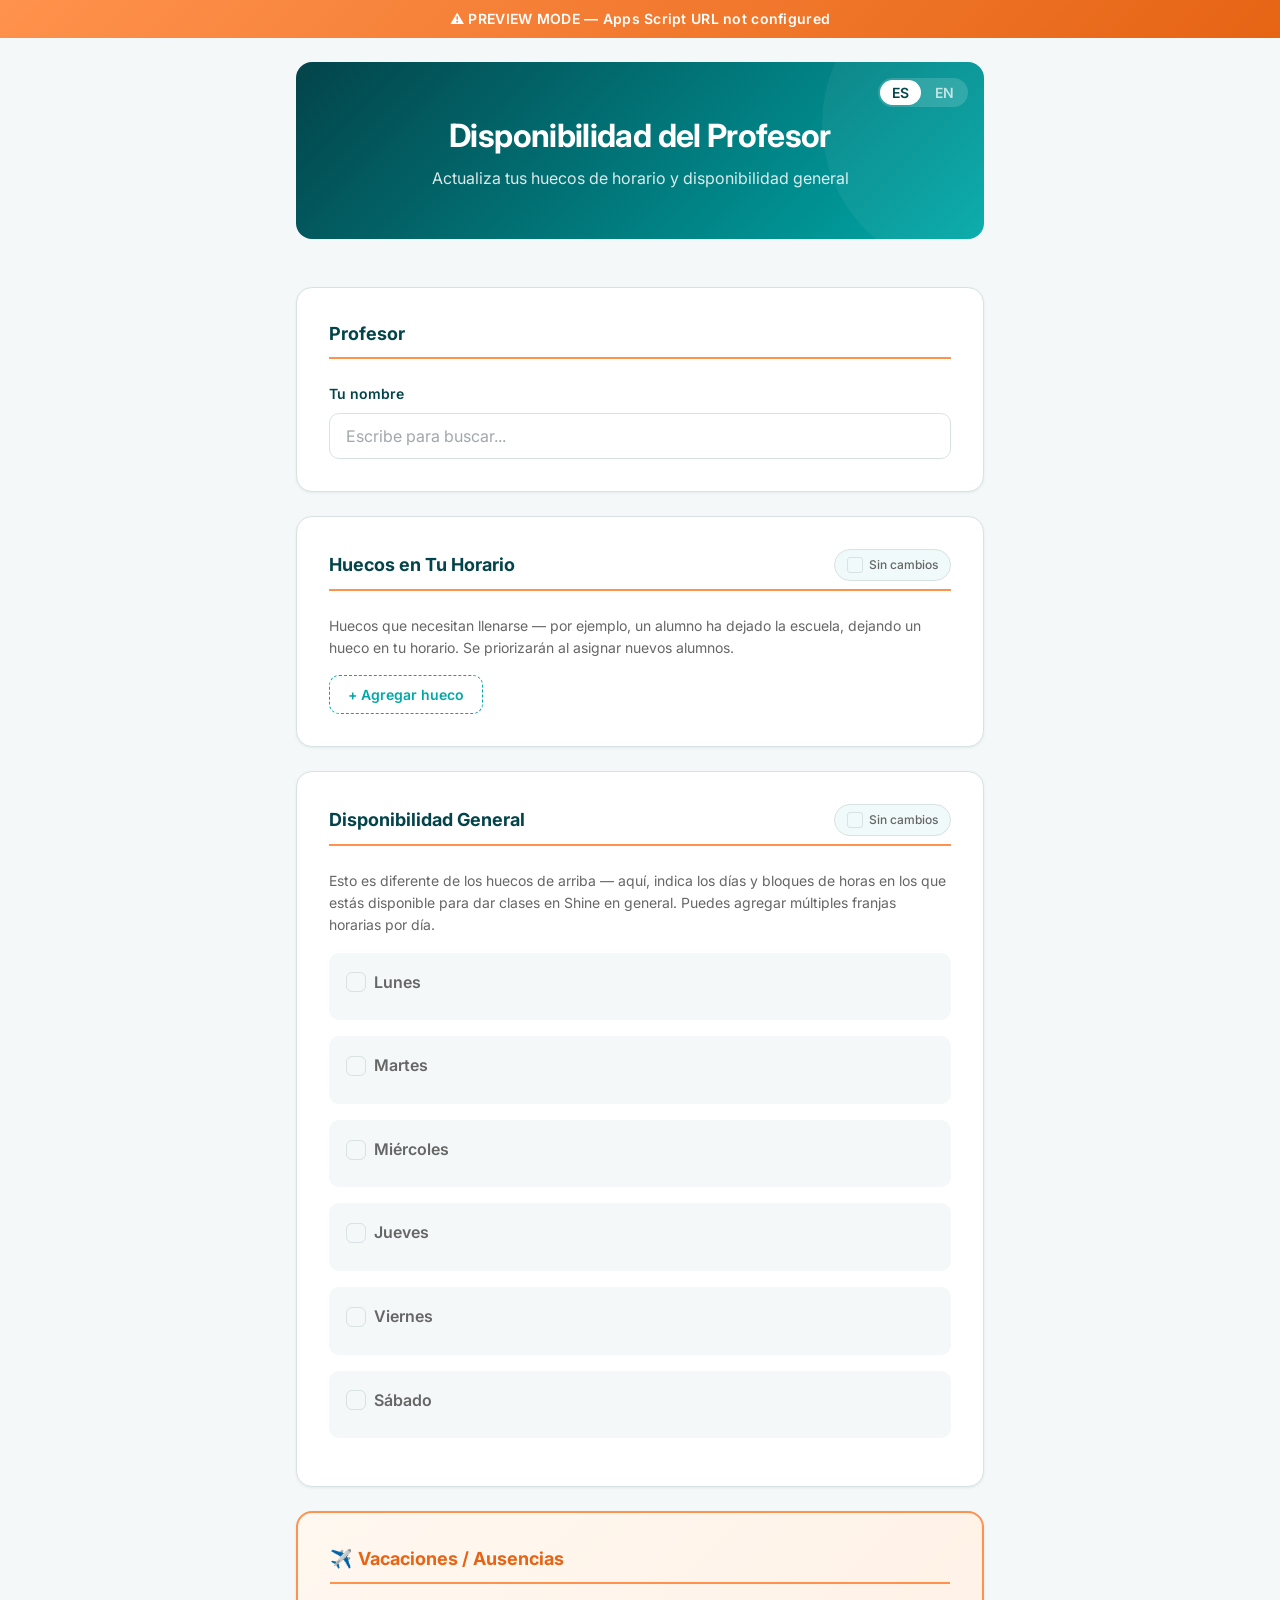
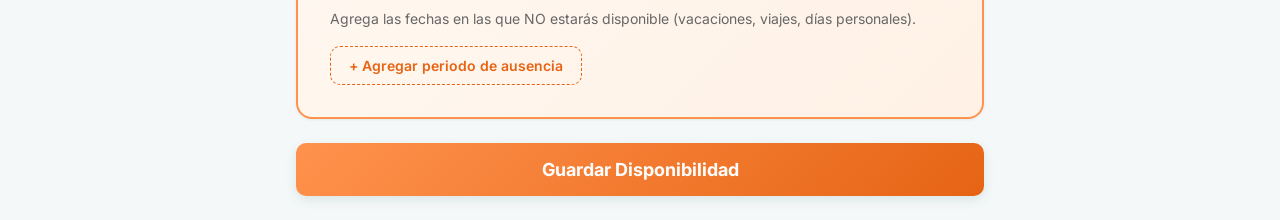
==== index.html @ a389e1e7 "Add teacher availability form" ====
<!DOCTYPE html>
<html lang="es">
<head>
  <meta charset="UTF-8">
  <meta name="viewport" content="width=device-width, initial-scale=1.0">
  <title>Shine — Teacher Availability</title>
  <link rel="preconnect" href="https://fonts.googleapis.com">
  <link rel="preconnect" href="https://fonts.gstatic.com" crossorigin>
  <link href="https://fonts.googleapis.com/css2?family=Inter:wght@400;500;600;700&display=swap" rel="stylesheet">
  <style>
    /* ── Shine Forms Theme Variables (from theme.css) ── */
    :root {
      --shine-dark-teal: #03444A;
      --shine-teal: #00A8A8;
      --shine-mid-teal: #55BFC7;
      --shine-light-teal: #9AD3DA;
      --shine-orange: #FF924D;
      --shine-deep-orange: #E66414;
      --shine-white: #FFFFFF;
      --shine-grey: #CCCCCC;
      --shine-secondary-grey: #666666;
      --shine-green: #66BB6A;
      --shine-green-bg: #E8F5E9;
      --shine-red: #C62828;
      --shine-red-bg: #FFEBEE;
      --sf-bg: #F4F8F8;
      --sf-card: #FFFFFF;
      --sf-border: #D8E2E3;
      --sf-border-focus: var(--shine-teal);
      --tx-primary: var(--shine-dark-teal);
      --tx-secondary: var(--shine-secondary-grey);
      --tx-placeholder: #A0A8AB;
      --tx-inverse: var(--shine-white);
      --tx-error: var(--shine-red);
      --font-family: 'Inter', -apple-system, BlinkMacSystemFont, 'Segoe UI', sans-serif;
      --font-size-xs: 0.75rem;
      --font-size-sm: 0.875rem;
      --font-size-base: 1rem;
      --font-size-lg: 1.125rem;
      --font-size-xl: 1.5rem;
      --font-size-2xl: 2rem;
      --space-xs: 4px;
      --space-sm: 8px;
      --space-md: 16px;
      --space-lg: 24px;
      --space-xl: 32px;
      --space-2xl: 48px;
      --radius-sm: 6px;
      --radius-md: 10px;
      --radius-lg: 16px;
      --radius-pill: 999px;
      --shadow-sm: 0 1px 3px rgba(3, 68, 74, 0.08);
      --shadow-md: 0 4px 12px rgba(3, 68, 74, 0.1);
      --shadow-lg: 0 8px 24px rgba(3, 68, 74, 0.12);
      --transition-fast: 150ms ease;
      --transition-base: 250ms ease;
      --form-max-width: 720px;
    }

    /* ── Reset & Base ── */
    *, *::before, *::after { box-sizing: border-box; margin: 0; padding: 0; }
    html { font-size: 16px; -webkit-text-size-adjust: 100%; }
    body {
      font-family: var(--font-family);
      color: var(--tx-primary);
      background: var(--sf-bg);
      line-height: 1.6;
      -webkit-font-smoothing: antialiased;
    }

    /* ── Form Container ── */
    .sf-form {
      max-width: var(--form-max-width);
      margin: 0 auto;
      padding: var(--space-lg) var(--space-md);
    }

    /* ── Header ── */
    .sf-header {
      text-align: center;
      margin-bottom: var(--space-2xl);
      padding: var(--space-2xl) var(--space-lg);
      background: linear-gradient(135deg, var(--shine-dark-teal) 0%, var(--shine-teal) 100%);
      border-radius: var(--radius-lg);
      color: var(--tx-inverse);
      position: relative;
      overflow: hidden;
    }
    .sf-header::before {
      content: '';
      position: absolute;
      top: -50%;
      right: -20%;
      width: 300px;
      height: 300px;
      background: rgba(255, 255, 255, 0.05);
      border-radius: 50%;
    }
    .sf-header__title {
      font-size: var(--font-size-2xl);
      font-weight: 700;
      margin-bottom: var(--space-xs);
      letter-spacing: -0.02em;
    }
    .sf-header__subtitle {
      font-size: var(--font-size-base);
      opacity: 0.85;
      font-weight: 400;
    }

    /* ── Language Toggle ── */
    .sf-lang-toggle {
      position: absolute;
      top: var(--space-md);
      right: var(--space-md);
      display: flex;
      gap: 2px;
      background: rgba(255, 255, 255, 0.15);
      border-radius: var(--radius-pill);
      padding: 2px;
    }
    .sf-lang-btn {
      border: none;
      background: transparent;
      color: rgba(255, 255, 255, 0.7);
      font-size: var(--font-size-sm);
      font-weight: 600;
      padding: 4px 12px;
      border-radius: var(--radius-pill);
      cursor: pointer;
      transition: all var(--transition-fast);
      font-family: inherit;
    }
    .sf-lang-btn:hover { color: var(--tx-inverse); }
    .sf-lang-btn.active {
      background: var(--tx-inverse);
      color: var(--shine-dark-teal);
    }

    /* ── Sections ── */
    .sf-section {
      background: var(--sf-card);
      border-radius: var(--radius-lg);
      padding: var(--space-xl);
      margin-bottom: var(--space-lg);
      box-shadow: var(--shadow-sm);
      border: 1px solid var(--sf-border);
    }
    .sf-section__title {
      font-size: var(--font-size-lg);
      font-weight: 700;
      color: var(--shine-dark-teal);
      margin-bottom: var(--space-lg);
      padding-bottom: var(--space-sm);
      border-bottom: 2px solid var(--shine-orange);
    }

    /* ── Labels ── */
    .sf-label {
      display: block;
      font-size: var(--font-size-sm);
      font-weight: 600;
      color: var(--tx-primary);
      margin-bottom: var(--space-sm);
    }
    .sf-description {
      font-size: var(--font-size-sm);
      color: var(--tx-secondary);
      margin-bottom: var(--space-md);
    }

    /* ── Inputs ── */
    .sf-input, .sf-select {
      width: 100%;
      padding: 12px 16px;
      font-size: var(--font-size-base);
      font-family: inherit;
      color: var(--tx-primary);
      background: var(--sf-card);
      border: 1.5px solid var(--sf-border);
      border-radius: var(--radius-md);
      transition: border-color var(--transition-fast), box-shadow var(--transition-fast);
      outline: none;
    }
    .sf-input::placeholder { color: var(--tx-placeholder); }
    .sf-input:hover, .sf-select:hover { border-color: var(--shine-mid-teal); }
    .sf-input:focus, .sf-select:focus {
      border-color: var(--shine-teal);
      box-shadow: 0 0 0 3px rgba(0, 168, 168, 0.15);
    }
    .sf-input.error {
      border-color: var(--tx-error);
      box-shadow: 0 0 0 3px rgba(198, 40, 40, 0.1);
    }
    .sf-select {
      cursor: pointer;
      appearance: none;
      background-image: url("data:image/svg+xml,%3Csvg width='12' height='8' viewBox='0 0 12 8' fill='none' xmlns='http://www.w3.org/2000/svg'%3E%3Cpath d='M1 1.5L6 6.5L11 1.5' stroke='%23666' stroke-width='2' stroke-linecap='round' stroke-linejoin='round'/%3E%3C/svg%3E");
      background-repeat: no-repeat;
      background-position: right 16px center;
      padding-right: 40px;
    }

    /* ── Submit Button ── */
    .sf-submit {
      width: 100%;
      padding: 16px 32px;
      font-size: var(--font-size-lg);
      font-weight: 700;
      font-family: inherit;
      color: var(--tx-inverse);
      background: linear-gradient(135deg, var(--shine-orange) 0%, var(--shine-deep-orange) 100%);
      border: none;
      border-radius: var(--radius-md);
      cursor: pointer;
      transition: all var(--transition-fast);
      box-shadow: var(--shadow-md);
    }
    .sf-submit:hover { box-shadow: var(--shadow-lg); transform: translateY(-1px); }
    .sf-submit:active { transform: translateY(0); box-shadow: var(--shadow-sm); }
    .sf-submit:disabled { opacity: 0.6; cursor: not-allowed; transform: none; }

    /* ── Error Messages ── */
    .sf-error {
      font-size: var(--font-size-sm);
      color: var(--tx-error);
      margin-top: var(--space-xs);
    }

    /* ── PIN Gate ── */
    #pin-screen {
      display: flex;
      align-items: center;
      justify-content: center;
      min-height: 100vh;
      padding: var(--space-md);
    }
    .pin-card {
      background: var(--sf-card);
      border-radius: var(--radius-lg);
      padding: var(--space-2xl) var(--space-xl);
      box-shadow: var(--shadow-lg);
      max-width: 400px;
      width: 100%;
      text-align: center;
    }
    .pin-card__icon {
      font-size: 48px;
      margin-bottom: var(--space-md);
    }
    .pin-card__title {
      font-size: var(--font-size-xl);
      font-weight: 700;
      color: var(--shine-dark-teal);
      margin-bottom: var(--space-xs);
    }
    .pin-card__subtitle {
      font-size: var(--font-size-sm);
      color: var(--tx-secondary);
      margin-bottom: var(--space-xl);
    }
    .pin-input {
      width: 100%;
      padding: 16px;
      font-size: var(--font-size-xl);
      font-family: inherit;
      text-align: center;
      letter-spacing: 0.3em;
      color: var(--tx-primary);
      background: var(--sf-card);
      border: 2px solid var(--sf-border);
      border-radius: var(--radius-md);
      outline: none;
      transition: border-color var(--transition-fast), box-shadow var(--transition-fast);
      margin-bottom: var(--space-md);
    }
    .pin-input:focus {
      border-color: var(--shine-teal);
      box-shadow: 0 0 0 3px rgba(0, 168, 168, 0.15);
    }
    .pin-input.error {
      border-color: var(--tx-error);
      box-shadow: 0 0 0 3px rgba(198, 40, 40, 0.1);
    }
    .pin-btn {
      width: 100%;
      padding: 14px;
      font-size: var(--font-size-base);
      font-weight: 700;
      font-family: inherit;
      color: var(--tx-inverse);
      background: linear-gradient(135deg, var(--shine-dark-teal) 0%, var(--shine-teal) 100%);
      border: none;
      border-radius: var(--radius-md);
      cursor: pointer;
      transition: all var(--transition-fast);
      box-shadow: var(--shadow-md);
    }
    .pin-btn:hover { box-shadow: var(--shadow-lg); transform: translateY(-1px); }
    .pin-btn:disabled { opacity: 0.6; cursor: not-allowed; transform: none; }
    .pin-error {
      color: var(--tx-error);
      font-size: var(--font-size-sm);
      margin-top: var(--space-md);
      display: none;
    }
    .pin-lang-toggle {
      margin-top: var(--space-xl);
      display: flex;
      justify-content: center;
    }
    .pin-lang-toggle .sf-lang-toggle {
      position: static;
      background: rgba(0, 168, 168, 0.08);
    }
    .pin-lang-toggle .sf-lang-btn {
      color: var(--tx-secondary);
    }
    .pin-lang-toggle .sf-lang-btn.active {
      background: var(--shine-dark-teal);
      color: var(--tx-inverse);
    }

    @keyframes shake {
      0%, 100% { transform: translateX(0); }
      20%, 60% { transform: translateX(-8px); }
      40%, 80% { transform: translateX(8px); }
    }
    .shake { animation: shake 0.4s ease; }

    /* ── Teacher Combobox ── */
    .combobox-wrap {
      position: relative;
    }
    .combobox-list {
      position: absolute;
      top: 100%;
      left: 0;
      right: 0;
      max-height: 240px;
      overflow-y: auto;
      background: var(--sf-card);
      border: 1.5px solid var(--sf-border);
      border-top: none;
      border-radius: 0 0 var(--radius-md) var(--radius-md);
      box-shadow: var(--shadow-md);
      z-index: 50;
      display: none;
    }
    .combobox-list.open { display: block; }
    .combobox-item {
      padding: 10px 16px;
      cursor: pointer;
      font-size: var(--font-size-base);
      transition: background var(--transition-fast);
    }
    .combobox-item:hover, .combobox-item.highlighted {
      background: rgba(0, 168, 168, 0.08);
    }
    .combobox-item mark {
      background: rgba(0, 168, 168, 0.2);
      color: inherit;
      border-radius: 2px;
      padding: 0 1px;
    }

    /* ── Section Title Row (title + same-as-before inline) ── */
    .sf-section__title-row {
      display: flex;
      align-items: center;
      justify-content: space-between;
      gap: var(--space-md);
      margin-bottom: var(--space-lg);
      padding-bottom: var(--space-sm);
      border-bottom: 2px solid var(--shine-orange);
      flex-wrap: wrap;
    }
    .sf-section__title-row .sf-section__title {
      margin-bottom: 0;
      padding-bottom: 0;
      border-bottom: none;
    }

    /* ── Same-as-before Toggle ── */
    .same-as-before-label {
      display: flex;
      align-items: center;
      gap: 6px;
      padding: 5px 12px;
      background: rgba(0, 168, 168, 0.06);
      border: 1.5px solid var(--sf-border);
      border-radius: var(--radius-pill);
      cursor: pointer;
      font-size: var(--font-size-xs);
      font-weight: 500;
      color: var(--tx-secondary);
      transition: all var(--transition-fast);
      white-space: nowrap;
      flex-shrink: 0;
    }
    .same-as-before-label:hover {
      border-color: var(--shine-teal);
      background: rgba(0, 168, 168, 0.1);
      color: var(--tx-primary);
    }
    .same-as-before-toggle {
      width: 16px;
      height: 16px;
      border: 1.5px solid var(--sf-border);
      border-radius: 3px;
      appearance: none;
      cursor: pointer;
      transition: all var(--transition-fast);
      flex-shrink: 0;
    }
    .same-as-before-toggle:checked {
      background: var(--shine-teal);
      border-color: var(--shine-teal);
      background-image: url("data:image/svg+xml,%3Csvg width='10' height='8' viewBox='0 0 10 8' fill='none' xmlns='http://www.w3.org/2000/svg'%3E%3Cpath d='M1 4L3.5 6.5L9 1' stroke='white' stroke-width='1.5' stroke-linecap='round' stroke-linejoin='round'/%3E%3C/svg%3E");
      background-repeat: no-repeat;
      background-position: center;
    }
    .same-as-before-label:has(.same-as-before-toggle:checked) {
      border-color: var(--shine-teal);
      background: rgba(0, 168, 168, 0.15);
      color: var(--shine-dark-teal);
    }
    .section-collapsed {
      display: none;
    }

    /* ── Day Rows ── */
    .day-row {
      margin-bottom: var(--space-md);
      padding: var(--space-md);
      background: var(--sf-bg);
      border-radius: var(--radius-md);
      border: 1px solid transparent;
      transition: all var(--transition-fast);
    }
    .day-row.active {
      background: var(--sf-card);
      border-color: var(--sf-border);
    }
    .day-header {
      display: flex;
      align-items: center;
      gap: var(--space-sm);
      margin-bottom: var(--space-sm);
    }
    .day-toggle {
      width: 20px;
      height: 20px;
      border: 1.5px solid var(--sf-border);
      border-radius: var(--radius-sm);
      appearance: none;
      cursor: pointer;
      transition: all var(--transition-fast);
      flex-shrink: 0;
    }
    .day-toggle:checked {
      background: var(--shine-teal);
      border-color: var(--shine-teal);
      background-image: url("data:image/svg+xml,%3Csvg width='12' height='10' viewBox='0 0 12 10' fill='none' xmlns='http://www.w3.org/2000/svg'%3E%3Cpath d='M1 5L4.5 8.5L11 1.5' stroke='white' stroke-width='2' stroke-linecap='round' stroke-linejoin='round'/%3E%3C/svg%3E");
      background-repeat: no-repeat;
      background-position: center;
    }
    .day-label {
      font-weight: 600;
      font-size: var(--font-size-base);
      color: var(--tx-primary);
      min-width: 90px;
    }
    .day-row:not(.active) .day-label {
      color: var(--tx-secondary);
    }
    .day-slots {
      display: none;
      padding-left: 28px;
    }
    .day-row.active .day-slots { display: block; }
    .slot-row {
      display: flex;
      align-items: center;
      gap: var(--space-sm);
      margin-bottom: var(--space-sm);
      flex-wrap: wrap;
    }
    .slot-row select {
      padding: 8px 32px 8px 10px;
      font-size: var(--font-size-sm);
      font-family: inherit;
      color: var(--tx-primary);
      background: var(--sf-card);
      border: 1.5px solid var(--sf-border);
      border-radius: var(--radius-sm);
      cursor: pointer;
      outline: none;
      appearance: none;
      background-image: url("data:image/svg+xml,%3Csvg width='10' height='6' viewBox='0 0 10 6' fill='none' xmlns='http://www.w3.org/2000/svg'%3E%3Cpath d='M1 1l4 4 4-4' stroke='%23666' stroke-width='1.5' stroke-linecap='round' stroke-linejoin='round'/%3E%3C/svg%3E");
      background-repeat: no-repeat;
      background-position: right 10px center;
      transition: border-color var(--transition-fast);
      min-width: 100px;
    }
    .slot-row select:focus {
      border-color: var(--shine-teal);
      box-shadow: 0 0 0 2px rgba(0, 168, 168, 0.12);
    }
    .slot-separator {
      font-size: var(--font-size-sm);
      color: var(--tx-secondary);
      font-weight: 500;
    }
    .slot-remove {
      width: 28px;
      height: 28px;
      display: flex;
      align-items: center;
      justify-content: center;
      border: none;
      background: transparent;
      color: var(--shine-red);
      cursor: pointer;
      border-radius: 50%;
      font-size: 18px;
      transition: background var(--transition-fast);
      flex-shrink: 0;
    }
    .slot-remove:hover { background: var(--shine-red-bg); }
    .add-slot-btn {
      border: none;
      background: transparent;
      color: var(--shine-teal);
      font-size: var(--font-size-sm);
      font-weight: 600;
      font-family: inherit;
      cursor: pointer;
      padding: 4px 0;
      transition: color var(--transition-fast);
    }
    .add-slot-btn:hover { color: var(--shine-dark-teal); }

    /* ── Urgent Gaps ── */
    .urgent-entry {
      display: flex;
      align-items: flex-start;
      gap: var(--space-sm);
      margin-bottom: var(--space-md);
      padding: var(--space-md);
      background: var(--sf-bg);
      border-radius: var(--radius-md);
      border: 1px solid var(--sf-border);
      flex-wrap: wrap;
    }
    .urgent-entry select, .urgent-entry input {
      padding: 8px 10px;
      font-size: var(--font-size-sm);
      font-family: inherit;
      color: var(--tx-primary);
      background: var(--sf-card);
      border: 1.5px solid var(--sf-border);
      border-radius: var(--radius-sm);
      outline: none;
      transition: border-color var(--transition-fast);
    }
    .urgent-entry select {
      appearance: none;
      background-image: url("data:image/svg+xml,%3Csvg width='10' height='6' viewBox='0 0 10 6' fill='none' xmlns='http://www.w3.org/2000/svg'%3E%3Cpath d='M1 1l4 4 4-4' stroke='%23666' stroke-width='1.5' stroke-linecap='round' stroke-linejoin='round'/%3E%3C/svg%3E");
      background-repeat: no-repeat;
      background-position: right 10px center;
      padding-right: 28px;
      cursor: pointer;
      min-width: 100px;
    }
    .urgent-entry select:focus, .urgent-entry input:focus {
      border-color: var(--shine-teal);
      box-shadow: 0 0 0 2px rgba(0, 168, 168, 0.12);
    }
    .urgent-note {
      flex: 1;
      min-width: 120px;
    }
    .add-urgent-btn {
      display: inline-flex;
      align-items: center;
      gap: var(--space-xs);
      border: 1.5px dashed var(--shine-teal);
      background: transparent;
      color: var(--shine-teal);
      font-size: var(--font-size-sm);
      font-weight: 600;
      font-family: inherit;
      padding: 10px 18px;
      border-radius: var(--radius-md);
      cursor: pointer;
      transition: all var(--transition-fast);
    }
    .add-urgent-btn:hover {
      background: rgba(0, 168, 168, 0.06);
      border-color: var(--shine-dark-teal);
      color: var(--shine-dark-teal);
    }

    /* ── Holidays Section ── */
    .sf-section.holidays-section {
      background: linear-gradient(135deg, #FFF8F0 0%, #FFF1E6 100%);
      border-color: var(--shine-orange);
      border-width: 2px;
    }
    .sf-section.holidays-section .sf-section__title {
      color: var(--shine-deep-orange);
      border-bottom-color: var(--shine-orange);
    }
    .holidays-icon {
      margin-right: 6px;
    }
    .holiday-entry {
      display: flex;
      align-items: center;
      gap: var(--space-sm);
      margin-bottom: var(--space-md);
      padding: var(--space-md);
      background: var(--sf-card);
      border-radius: var(--radius-md);
      border: 1.5px solid var(--shine-orange);
      flex-wrap: wrap;
    }
    .holiday-entry input[type="date"] {
      padding: 8px 10px;
      font-size: var(--font-size-sm);
      font-family: inherit;
      color: var(--tx-primary);
      background: var(--sf-card);
      border: 1.5px solid var(--sf-border);
      border-radius: var(--radius-sm);
      outline: none;
      cursor: pointer;
      transition: border-color var(--transition-fast);
    }
    .holiday-entry input[type="date"]:focus {
      border-color: var(--shine-orange);
      box-shadow: 0 0 0 2px rgba(255, 146, 77, 0.15);
    }
    .holiday-entry input[type="text"] {
      padding: 8px 10px;
      font-size: var(--font-size-sm);
      font-family: inherit;
      color: var(--tx-primary);
      background: var(--sf-card);
      border: 1.5px solid var(--sf-border);
      border-radius: var(--radius-sm);
      outline: none;
      flex: 1;
      min-width: 120px;
      transition: border-color var(--transition-fast);
    }
    .holiday-entry input[type="text"]:focus {
      border-color: var(--shine-orange);
      box-shadow: 0 0 0 2px rgba(255, 146, 77, 0.15);
    }
    .add-holiday-btn {
      display: inline-flex;
      align-items: center;
      gap: var(--space-xs);
      border: 1.5px dashed var(--shine-deep-orange);
      background: transparent;
      color: var(--shine-deep-orange);
      font-size: var(--font-size-sm);
      font-weight: 600;
      font-family: inherit;
      padding: 10px 18px;
      border-radius: var(--radius-md);
      cursor: pointer;
      transition: all var(--transition-fast);
    }
    .add-holiday-btn:hover {
      background: rgba(255, 146, 77, 0.06);
      border-color: var(--shine-dark-teal);
      color: var(--shine-dark-teal);
    }

    /* ── Preview Banner ── */
    .preview-banner {
      background: linear-gradient(135deg, var(--shine-orange), var(--shine-deep-orange));
      color: white;
      text-align: center;
      padding: 8px var(--space-md);
      font-size: var(--font-size-sm);
      font-weight: 600;
      letter-spacing: 0.02em;
    }

    /* ── Success / Error feedback ── */
    .feedback-card {
      text-align: center;
      padding: var(--space-2xl) var(--space-xl);
      border-radius: var(--radius-lg);
      margin-bottom: var(--space-lg);
    }
    .feedback-card.success {
      background: var(--shine-green-bg);
      border: 1px solid var(--shine-green);
    }
    .feedback-card.error {
      background: var(--shine-red-bg);
      border: 1px solid var(--shine-red);
    }
    .feedback-card__icon { font-size: 48px; margin-bottom: var(--space-md); }
    .feedback-card__title {
      font-size: var(--font-size-xl);
      font-weight: 700;
      margin-bottom: var(--space-xs);
    }
    .feedback-card__text {
      font-size: var(--font-size-sm);
      color: var(--tx-secondary);
      margin-bottom: var(--space-lg);
    }
    .feedback-card .sf-submit {
      max-width: 300px;
      margin: 0 auto;
    }

    /* ── Spinner ── */
    .spinner {
      display: inline-block;
      width: 20px;
      height: 20px;
      border: 3px solid rgba(255,255,255,0.3);
      border-top-color: white;
      border-radius: 50%;
      animation: spin 0.6s linear infinite;
      vertical-align: middle;
      margin-right: 8px;
    }
    @keyframes spin { to { transform: rotate(360deg); } }

    /* ── Hidden utility ── */
    .hidden { display: none !important; }

    /* ── Responsive ── */
    @media (max-width: 600px) {
      .sf-form { padding: var(--space-md) var(--space-sm); }
      .sf-header {
        padding: var(--space-xl) var(--space-md);
        border-radius: var(--radius-md);
      }
      .sf-header__title { font-size: var(--font-size-xl); }
      .sf-section {
        padding: var(--space-lg) var(--space-md);
        border-radius: var(--radius-md);
      }
      .slot-row { flex-wrap: wrap; }
      .day-label { min-width: 70px; font-size: var(--font-size-sm); }
      .day-slots { padding-left: 0; }
      .urgent-entry { flex-direction: column; }
      .urgent-entry select, .urgent-entry input { width: 100%; }
      .holiday-entry { flex-wrap: wrap; }
      .holiday-entry input[type="date"] { flex: 1; min-width: 130px; }
      .holiday-entry input[type="text"] { width: 100%; }
    }
  </style>
</head>
<body>

<!-- ════════════════════════════════════════════════════════════════════════ -->
<!-- PIN SCREEN                                                             -->
<!-- ════════════════════════════════════════════════════════════════════════ -->
<div id="pin-screen">
  <div class="pin-card">
    <div class="pin-card__icon">&#127925;</div>
    <div class="pin-card__title" data-en="Teacher Availability" data-es="Disponibilidad del Profesor">Disponibilidad del Profesor</div>
    <div class="pin-card__subtitle" data-en="Enter the access PIN to continue" data-es="Ingresa el PIN de acceso para continuar">Ingresa el PIN de acceso para continuar</div>
    <input type="password" inputmode="numeric" class="pin-input" id="pin-input" maxlength="10" placeholder="PIN" autocomplete="off">
    <button class="pin-btn" id="pin-btn" data-en="Enter" data-es="Entrar">Entrar</button>
    <div class="pin-error" id="pin-error" data-en="Incorrect PIN. Please try again." data-es="PIN incorrecto. Intenta de nuevo.">PIN incorrecto. Intenta de nuevo.</div>
    <div class="pin-lang-toggle">
      <div class="sf-lang-toggle">
        <button class="sf-lang-btn" data-lang="es" onclick="switchLanguage('es')">ES</button>
        <button class="sf-lang-btn" data-lang="en" onclick="switchLanguage('en')">EN</button>
      </div>
    </div>
  </div>
</div>

<!-- ════════════════════════════════════════════════════════════════════════ -->
<!-- MAIN FORM (hidden until PIN is verified)                               -->
<!-- ════════════════════════════════════════════════════════════════════════ -->
<div id="form-screen" class="hidden">
  <div class="sf-form">

    <!-- Header -->
    <div class="sf-header">
      <div class="sf-lang-toggle">
        <button class="sf-lang-btn" data-lang="es" onclick="switchLanguage('es')">ES</button>
        <button class="sf-lang-btn" data-lang="en" onclick="switchLanguage('en')">EN</button>
      </div>
      <div class="sf-header__title" data-en="Teacher Availability" data-es="Disponibilidad del Profesor">Disponibilidad del Profesor</div>
      <div class="sf-header__subtitle" data-en="Update your schedule gaps and general availability" data-es="Actualiza tus huecos de horario y disponibilidad general">Actualiza tus huecos de horario y disponibilidad general</div>
    </div>

    <!-- Section 1: Teacher -->
    <div class="sf-section">
      <div class="sf-section__title" data-en="Teacher" data-es="Profesor">Profesor</div>
      <label class="sf-label" data-en="Your name" data-es="Tu nombre">Tu nombre</label>
      <div class="combobox-wrap">
        <input type="text" class="sf-input" id="teacher-input" autocomplete="off"
               data-placeholder-en="Start typing to search..."
               data-placeholder-es="Escribe para buscar...">
        <div class="combobox-list" id="teacher-list"></div>
      </div>
      <div class="sf-error hidden" id="teacher-error" data-en="Please select a teacher" data-es="Por favor selecciona un profesor">Por favor selecciona un profesor</div>
    </div>

    <!-- Section 2: Gaps in Schedule -->
    <div class="sf-section">
      <div class="sf-section__title-row">
        <div class="sf-section__title" data-en="Gaps in Your Schedule" data-es="Huecos en Tu Horario">Huecos en Tu Horario</div>
        <label class="same-as-before-label">
          <input type="checkbox" class="same-as-before-toggle" id="gaps-same-toggle" onchange="toggleSameAsBefore('gaps')">
          <span data-en="No changes" data-es="Sin cambios">Sin cambios</span>
        </label>
      </div>
      <div class="sf-description" data-en="Time slots that need filling &mdash; for example, a student has left the school, leaving a gap in your schedule. These will be prioritized when matching new students." data-es="Huecos que necesitan llenarse &mdash; por ejemplo, un alumno ha dejado la escuela, dejando un hueco en tu horario. Se priorizar&aacute;n al asignar nuevos alumnos.">Huecos que necesitan llenarse &mdash; por ejemplo, un alumno ha dejado la escuela, dejando un hueco en tu horario. Se priorizar&aacute;n al asignar nuevos alumnos.</div>
      <div id="gaps-content">
        <div id="urgent-entries"></div>
        <button type="button" class="add-urgent-btn" id="add-urgent-btn" data-en="+ Add gap" data-es="+ Agregar hueco" onclick="addUrgentEntry()">+ Agregar hueco</button>
      </div>
    </div>

    <!-- Section 3: General Availability -->
    <div class="sf-section">
      <div class="sf-section__title-row">
        <div class="sf-section__title" data-en="General Availability" data-es="Disponibilidad General">Disponibilidad General</div>
        <label class="same-as-before-label">
          <input type="checkbox" class="same-as-before-toggle" id="general-same-toggle" onchange="toggleSameAsBefore('general')">
          <span data-en="No changes" data-es="Sin cambios">Sin cambios</span>
        </label>
      </div>
      <div class="sf-description" data-en="This is different from gaps above &mdash; here, set the days and time blocks when you're generally available to teach at Shine. You can add multiple time slots per day." data-es="Esto es diferente de los huecos de arriba &mdash; aqu&iacute;, indica los d&iacute;as y bloques de horas en los que est&aacute;s disponible para dar clases en Shine en general. Puedes agregar m&uacute;ltiples franjas horarias por d&iacute;a.">Esto es diferente de los huecos de arriba &mdash; aqu&iacute;, indica los d&iacute;as y bloques de horas en los que est&aacute;s disponible para dar clases en Shine en general. Puedes agregar m&uacute;ltiples franjas horarias por d&iacute;a.</div>
      <div id="general-content">
        <div id="general-days"></div>
      </div>
    </div>

    <!-- Section 4: Holidays / Vacaciones -->
    <div class="sf-section holidays-section">
      <div class="sf-section__title">
        <span class="holidays-icon">&#9992;&#65039;</span><span data-en="Holidays / Time Off" data-es="Vacaciones / Ausencias">Vacaciones / Ausencias</span>
      </div>
      <div class="sf-description" data-en="Add any upcoming dates you will NOT be available (holidays, travel, personal days)." data-es="Agrega las fechas en las que NO estar&aacute;s disponible (vacaciones, viajes, d&iacute;as personales).">Agrega las fechas en las que NO estar&aacute;s disponible (vacaciones, viajes, d&iacute;as personales).</div>
      <div id="holiday-entries"></div>
      <button type="button" class="add-holiday-btn" id="add-holiday-btn" data-en="+ Add holiday period" data-es="+ Agregar periodo de ausencia" onclick="addHolidayEntry()">+ Agregar periodo de ausencia</button>
    </div>

    <!-- Submit -->
    <button class="sf-submit" id="submit-btn" onclick="submitForm()">
      <span data-en="Save Availability" data-es="Guardar Disponibilidad">Guardar Disponibilidad</span>
    </button>

  </div>
</div>

<!-- ════════════════════════════════════════════════════════════════════════ -->
<!-- FEEDBACK SCREEN (shown after submit)                                   -->
<!-- ════════════════════════════════════════════════════════════════════════ -->
<div id="feedback-screen" class="hidden">
  <div class="sf-form">
    <div class="feedback-card" id="feedback-card">
      <div class="feedback-card__icon" id="feedback-icon"></div>
      <div class="feedback-card__title" id="feedback-title"></div>
      <div class="feedback-card__text" id="feedback-text"></div>
      <button class="sf-submit" id="feedback-btn" onclick="resetForm()"></button>
    </div>
  </div>
</div>

<script>
// ══════════════════════════════════════════════════════════════════════════
// CONFIGURATION
// ══════════════════════════════════════════════════════════════════════════

// Replace this URL with your Google Apps Script deployment URL
const APPS_SCRIPT_URL = "YOUR_APPS_SCRIPT_URL_HERE";

// Preview mode: auto-detected when URL is not configured
const IS_PREVIEW = APPS_SCRIPT_URL === "YOUR_APPS_SCRIPT_URL_HERE";

// Demo teacher list for preview mode
const DEMO_TEACHERS = [
  "Alexandra Aykaeva", "Alexis Ortega", "Andrea Neuenschwander",
  "Antonio Parraguez", "Ariel Casagrande", "Branislav Grbic",
  "Carla Lalomia", "Cesar Munera", "Damian Lois", "Dani Pucha",
  "Denisse Iturra", "Diego Caicedo", "Diego Quezada", "Dusan Jevtovic",
  "Emilio Palma Vucetich", "Felipe Garcia Chacon", "Gabriela Grabowski",
  "Gabriele Cortinovis", "Gian Carlo Scevola", "Ignacio Flores",
  "Isidora Tealdo", "Johannes North", "Jordi Carrera", "Jose Maria Moure",
  "Juan Carlos Buchan", "Kadija Teles", "Katarina Rudivic",
  "Lidia Garc\u00eda Bascompta", "Lucrecia Carrizo", "Luis Cant\u00fa",
  "Majo Vidal", "Manuela Squella", "Marcos Perez Rivero", "Mario Preciado",
  "Matias Mu\u00f1oz", "Milos Sajin", "Natalia De La Fuente",
  "Nikos Sachpazis", "Noelia Fern\u00e1ndez Garc\u00eda",
  "Oscar Augusto Dur\u00e1n Guti\u00e9rrez", "Sam Russell", "Sebastian Pan",
  "Tijana Taya", "Yoli Campos"
];

// ══════════════════════════════════════════════════════════════════════════
// STATE
// ══════════════════════════════════════════════════════════════════════════

let currentLang = "es";
let teachers = [];
let selectedTeacher = "";
let pin = "";

// Day keys and bilingual labels
const DAYS = [
  { key: "mon", en: "Monday",    es: "Lunes" },
  { key: "tue", en: "Tuesday",   es: "Martes" },
  { key: "wed", en: "Wednesday", es: "Mi\u00e9rcoles" },
  { key: "thu", en: "Thursday",  es: "Jueves" },
  { key: "fri", en: "Friday",    es: "Viernes" },
  { key: "sat", en: "Saturday",  es: "S\u00e1bado" },
];

// Generate time options (8:00 → 22:00 in 15-min steps)
function timeOptions() {
  const opts = [];
  for (let h = 8; h <= 22; h++) {
    for (let m = 0; m < 60; m += 15) {
      if (h === 22 && m > 0) break;
      opts.push(String(h).padStart(2, "0") + ":" + String(m).padStart(2, "0"));
    }
  }
  return opts;
}
const TIMES = timeOptions();

// ══════════════════════════════════════════════════════════════════════════
// LANGUAGE
// ══════════════════════════════════════════════════════════════════════════

function switchLanguage(lang) {
  currentLang = lang;
  localStorage.setItem("shine-avail-lang", lang);

  // Update all data-en / data-es elements
  document.querySelectorAll("[data-en]").forEach(el => {
    const text = el.getAttribute("data-" + lang);
    if (text !== null) el.innerHTML = text;
  });

  // Update placeholder attributes
  document.querySelectorAll("[data-placeholder-en]").forEach(el => {
    const ph = el.getAttribute("data-placeholder-" + lang);
    if (ph) el.placeholder = ph;
  });

  // Update day labels in general availability
  document.querySelectorAll(".day-label").forEach(el => {
    const key = el.dataset.dayKey;
    const day = DAYS.find(d => d.key === key);
    if (day) el.textContent = day[lang];
  });

  // Update day dropdowns in urgent entries
  document.querySelectorAll(".urgent-day-select").forEach(sel => {
    Array.from(sel.options).forEach((opt, i) => {
      if (i === 0) {
        opt.textContent = lang === "en" ? "Day..." : "D\u00eda...";
      } else {
        const day = DAYS.find(d => d.key === opt.value);
        if (day) opt.textContent = day[lang];
      }
    });
  });

  // Update lang toggle buttons
  document.querySelectorAll(".sf-lang-btn").forEach(btn => {
    btn.classList.toggle("active", btn.dataset.lang === lang);
  });

  // Update document lang
  document.documentElement.lang = lang;
}

// ══════════════════════════════════════════════════════════════════════════
// PIN
// ══════════════════════════════════════════════════════════════════════════

async function verifyPin() {
  const input = document.getElementById("pin-input");
  const btn = document.getElementById("pin-btn");
  const error = document.getElementById("pin-error");
  const val = input.value.trim();

  if (!val) {
    input.classList.add("error");
    return;
  }

  btn.disabled = true;
  btn.innerHTML = '<span class="spinner"></span>';
  error.style.display = "none";
  input.classList.remove("error");

  try {
    const resp = await fetch(APPS_SCRIPT_URL + "?action=teachers&pin=" + encodeURIComponent(val));
    const data = await resp.json();

    if (data.error) {
      input.classList.add("error", "shake");
      error.style.display = "block";
      setTimeout(() => input.classList.remove("shake"), 400);
    } else {
      pin = val;
      sessionStorage.setItem("shine-avail-pin", pin);
      teachers = data.teachers || [];
      showForm();
    }
  } catch (e) {
    // Network error — allow offline development / fallback
    error.style.display = "block";
    error.textContent = currentLang === "en"
      ? "Connection error. Check your internet."
      : "Error de conexi\u00f3n. Verifica tu internet.";
  }

  btn.disabled = false;
  btn.innerHTML = currentLang === "en" ? "Enter" : "Entrar";
}

document.getElementById("pin-btn").addEventListener("click", verifyPin);
document.getElementById("pin-input").addEventListener("keydown", e => {
  if (e.key === "Enter") verifyPin();
});

// ══════════════════════════════════════════════════════════════════════════
// TEACHER COMBOBOX
// ══════════════════════════════════════════════════════════════════════════

function initCombobox() {
  const input = document.getElementById("teacher-input");
  const list = document.getElementById("teacher-list");
  let highlightIdx = -1;

  function renderList(filter) {
    const q = (filter || "").toLowerCase();
    const matches = q
      ? teachers.filter(t => t.toLowerCase().includes(q))
      : teachers;

    list.innerHTML = "";
    highlightIdx = -1;

    if (matches.length === 0) {
      list.classList.remove("open");
      return;
    }

    matches.forEach((name, i) => {
      const div = document.createElement("div");
      div.className = "combobox-item";
      // Highlight matching text
      if (q) {
        const idx = name.toLowerCase().indexOf(q);
        div.innerHTML = name.substring(0, idx)
          + "<mark>" + name.substring(idx, idx + q.length) + "</mark>"
          + name.substring(idx + q.length);
      } else {
        div.textContent = name;
      }
      div.addEventListener("mousedown", e => {
        e.preventDefault();
        selectTeacher(name);
      });
      list.appendChild(div);
    });

    list.classList.add("open");
  }

  function selectTeacher(name) {
    input.value = name;
    selectedTeacher = name;
    list.classList.remove("open");
    document.getElementById("teacher-error").classList.add("hidden");
  }

  function navigate(dir) {
    const items = list.querySelectorAll(".combobox-item");
    if (!items.length) return;
    items.forEach(it => it.classList.remove("highlighted"));
    highlightIdx = Math.max(0, Math.min(items.length - 1, highlightIdx + dir));
    items[highlightIdx].classList.add("highlighted");
    items[highlightIdx].scrollIntoView({ block: "nearest" });
  }

  input.addEventListener("input", () => {
    selectedTeacher = "";
    renderList(input.value);
  });

  input.addEventListener("focus", () => {
    if (!list.classList.contains("open")) renderList(input.value);
  });

  input.addEventListener("blur", () => {
    setTimeout(() => list.classList.remove("open"), 150);
  });

  input.addEventListener("keydown", e => {
    if (e.key === "ArrowDown") { e.preventDefault(); navigate(1); }
    else if (e.key === "ArrowUp") { e.preventDefault(); navigate(-1); }
    else if (e.key === "Enter") {
      e.preventDefault();
      const items = list.querySelectorAll(".combobox-item");
      if (highlightIdx >= 0 && items[highlightIdx]) {
        selectTeacher(items[highlightIdx].textContent);
      } else if (items.length === 1) {
        selectTeacher(items[0].textContent);
      }
    }
    else if (e.key === "Escape") { list.classList.remove("open"); }
  });

  // Set placeholder
  input.placeholder = currentLang === "en" ? "Start typing to search..." : "Escribe para buscar...";
}

// ══════════════════════════════════════════════════════════════════════════
// SAME-AS-BEFORE TOGGLE
// ══════════════════════════════════════════════════════════════════════════

function toggleSameAsBefore(section) {
  if (section === "gaps") {
    const checked = document.getElementById("gaps-same-toggle").checked;
    const content = document.getElementById("gaps-content");
    content.classList.toggle("section-collapsed", checked);
  } else if (section === "general") {
    const checked = document.getElementById("general-same-toggle").checked;
    const content = document.getElementById("general-content");
    content.classList.toggle("section-collapsed", checked);
  }
}

// ══════════════════════════════════════════════════════════════════════════
// GENERAL AVAILABILITY
// ══════════════════════════════════════════════════════════════════════════

function buildTimeSelect(selectedValue) {
  const sel = document.createElement("select");
  const placeholder = document.createElement("option");
  placeholder.value = "";
  placeholder.textContent = "--:--";
  sel.appendChild(placeholder);
  TIMES.forEach(t => {
    const opt = document.createElement("option");
    opt.value = t;
    opt.textContent = t;
    if (t === selectedValue) opt.selected = true;
    sel.appendChild(opt);
  });
  return sel;
}

function addSlotRow(container, dayKey) {
  const row = document.createElement("div");
  row.className = "slot-row";
  row.dataset.dayKey = dayKey;

  const startSel = buildTimeSelect("");
  const sep = document.createElement("span");
  sep.className = "slot-separator";
  sep.textContent = "\u2013"; // en-dash
  const endSel = buildTimeSelect("");

  const removeBtn = document.createElement("button");
  removeBtn.type = "button";
  removeBtn.className = "slot-remove";
  removeBtn.innerHTML = "&times;";
  removeBtn.title = currentLang === "en" ? "Remove" : "Eliminar";
  removeBtn.addEventListener("click", () => {
    row.remove();
    // If no slots left, add one empty one back
    const remaining = container.querySelectorAll(".slot-row");
    if (remaining.length === 0) addSlotRow(container, dayKey);
  });

  row.appendChild(startSel);
  row.appendChild(sep);
  row.appendChild(endSel);
  row.appendChild(removeBtn);
  container.appendChild(row);
}

function buildDayRows() {
  const wrap = document.getElementById("general-days");
  wrap.innerHTML = "";

  DAYS.forEach(day => {
    const row = document.createElement("div");
    row.className = "day-row";
    row.id = "day-" + day.key;

    const header = document.createElement("div");
    header.className = "day-header";

    const toggle = document.createElement("input");
    toggle.type = "checkbox";
    toggle.className = "day-toggle";
    toggle.id = "toggle-" + day.key;
    toggle.addEventListener("change", () => {
      row.classList.toggle("active", toggle.checked);
    });

    const label = document.createElement("label");
    label.className = "day-label";
    label.dataset.dayKey = day.key;
    label.textContent = day[currentLang];
    label.htmlFor = "toggle-" + day.key;
    label.style.cursor = "pointer";

    header.appendChild(toggle);
    header.appendChild(label);

    const slotsWrap = document.createElement("div");
    slotsWrap.className = "day-slots";
    slotsWrap.id = "slots-" + day.key;

    // One empty slot by default
    addSlotRow(slotsWrap, day.key);

    const addBtn = document.createElement("button");
    addBtn.type = "button";
    addBtn.className = "add-slot-btn";
    addBtn.textContent = currentLang === "en" ? "+ Add time slot" : "+ Agregar franja";
    addBtn.dataset.en = "+ Add time slot";
    addBtn.dataset.es = "+ Agregar franja";
    addBtn.addEventListener("click", () => addSlotRow(slotsWrap, day.key));

    slotsWrap.appendChild(addBtn);

    row.appendChild(header);
    row.appendChild(slotsWrap);
    wrap.appendChild(row);
  });
}

// ══════════════════════════════════════════════════════════════════════════
// URGENT GAPS
// ══════════════════════════════════════════════════════════════════════════

function addUrgentEntry() {
  const wrap = document.getElementById("urgent-entries");
  const entry = document.createElement("div");
  entry.className = "urgent-entry";

  // Day dropdown
  const daySel = document.createElement("select");
  daySel.className = "urgent-day-select";
  const phOpt = document.createElement("option");
  phOpt.value = "";
  phOpt.textContent = currentLang === "en" ? "Day..." : "D\u00eda...";
  daySel.appendChild(phOpt);
  DAYS.forEach(d => {
    const opt = document.createElement("option");
    opt.value = d.key;
    opt.textContent = d[currentLang];
    daySel.appendChild(opt);
  });

  // Start time
  const startSel = buildTimeSelect("");
  const sep = document.createElement("span");
  sep.className = "slot-separator";
  sep.textContent = "\u2013";
  const endSel = buildTimeSelect("");

  // Note
  const note = document.createElement("input");
  note.type = "text";
  note.className = "urgent-note";
  note.placeholder = currentLang === "en" ? "Note (optional)" : "Nota (opcional)";
  note.dataset.placeholderEn = "Note (optional)";
  note.dataset.placeholderEs = "Nota (opcional)";

  // Remove button
  const removeBtn = document.createElement("button");
  removeBtn.type = "button";
  removeBtn.className = "slot-remove";
  removeBtn.innerHTML = "&times;";
  removeBtn.addEventListener("click", () => entry.remove());

  entry.appendChild(daySel);
  entry.appendChild(startSel);
  entry.appendChild(sep);
  entry.appendChild(endSel);
  entry.appendChild(note);
  entry.appendChild(removeBtn);
  wrap.appendChild(entry);
}

// ══════════════════════════════════════════════════════════════════════════
// HOLIDAYS
// ══════════════════════════════════════════════════════════════════════════

function addHolidayEntry() {
  const wrap = document.getElementById("holiday-entries");
  const entry = document.createElement("div");
  entry.className = "holiday-entry";

  // From date
  const fromLabel = document.createElement("span");
  fromLabel.className = "slot-separator";
  fromLabel.dataset.en = "From";
  fromLabel.dataset.es = "Desde";
  fromLabel.textContent = currentLang === "en" ? "From" : "Desde";

  const fromDate = document.createElement("input");
  fromDate.type = "date";

  const toLabel = document.createElement("span");
  toLabel.className = "slot-separator";
  toLabel.dataset.en = "to";
  toLabel.dataset.es = "hasta";
  toLabel.textContent = currentLang === "en" ? "to" : "hasta";

  const toDate = document.createElement("input");
  toDate.type = "date";

  // Note
  const note = document.createElement("input");
  note.type = "text";
  note.className = "holiday-note";
  note.placeholder = currentLang === "en" ? "Reason (optional)" : "Motivo (opcional)";
  note.dataset.placeholderEn = "Reason (optional)";
  note.dataset.placeholderEs = "Motivo (opcional)";

  // Remove button
  const removeBtn = document.createElement("button");
  removeBtn.type = "button";
  removeBtn.className = "slot-remove";
  removeBtn.innerHTML = "&times;";
  removeBtn.addEventListener("click", () => entry.remove());

  entry.appendChild(fromLabel);
  entry.appendChild(fromDate);
  entry.appendChild(toLabel);
  entry.appendChild(toDate);
  entry.appendChild(note);
  entry.appendChild(removeBtn);
  wrap.appendChild(entry);
}

// ══════════════════════════════════════════════════════════════════════════
// FORM SHOW / RESET
// ══════════════════════════════════════════════════════════════════════════

function showForm() {
  document.getElementById("pin-screen").classList.add("hidden");
  document.getElementById("form-screen").classList.remove("hidden");
  document.getElementById("feedback-screen").classList.add("hidden");
  buildDayRows();
  initCombobox();
  switchLanguage(currentLang);
}

function resetForm() {
  document.getElementById("feedback-screen").classList.add("hidden");
  document.getElementById("form-screen").classList.remove("hidden");

  // Clear form
  selectedTeacher = "";
  document.getElementById("teacher-input").value = "";
  buildDayRows();
  document.getElementById("urgent-entries").innerHTML = "";
  document.getElementById("holiday-entries").innerHTML = "";
  switchLanguage(currentLang);
  window.scrollTo(0, 0);
}

// ══════════════════════════════════════════════════════════════════════════
// COLLECT & SUBMIT
// ══════════════════════════════════════════════════════════════════════════

function collectData() {
  // Teacher
  if (!selectedTeacher) {
    document.getElementById("teacher-error").classList.remove("hidden");
    document.getElementById("teacher-input").focus();
    return null;
  }

  // Same-as-before flags
  const gapsSame = document.getElementById("gaps-same-toggle").checked;
  const generalSame = document.getElementById("general-same-toggle").checked;

  // General availability
  let general = "no_change";
  if (!generalSame) {
    general = {};
    DAYS.forEach(day => {
      const toggle = document.getElementById("toggle-" + day.key);
      if (!toggle.checked) {
        general[day.key] = [];
        return;
      }
      const slots = [];
      const rows = document.querySelectorAll("#slots-" + day.key + " .slot-row");
      rows.forEach(row => {
        const selects = row.querySelectorAll("select");
        const start = selects[0]?.value;
        const end = selects[1]?.value;
        if (start && end && start < end) {
          slots.push(start + "-" + end);
        }
      });
      general[day.key] = slots;
    });
  }

  // Gaps in schedule
  let urgent = "no_change";
  if (!gapsSame) {
    urgent = [];
    document.querySelectorAll(".urgent-entry").forEach(entry => {
      const daySel = entry.querySelector(".urgent-day-select");
      const selects = entry.querySelectorAll("select:not(.urgent-day-select)");
      const noteInput = entry.querySelector(".urgent-note");
      const day = daySel?.value;
      const start = selects[0]?.value;
      const end = selects[1]?.value;
      if (day && start && end && start < end) {
        urgent.push({
          day: day,
          start: start,
          end: end,
          note: (noteInput?.value || "").trim()
        });
      }
    });
  }

  // Holidays
  const holidays = [];
  document.querySelectorAll(".holiday-entry").forEach(entry => {
    const dates = entry.querySelectorAll("input[type='date']");
    const noteInput = entry.querySelector(".holiday-note");
    const from = dates[0]?.value;
    const to = dates[1]?.value;
    if (from) {
      holidays.push({
        from: from,
        to: to || from, // single day if no end date
        note: (noteInput?.value || "").trim()
      });
    }
  });

  return { pin, teacher: selectedTeacher, general, urgent, holidays };
}

async function submitForm() {
  const data = collectData();
  if (!data) return;

  const btn = document.getElementById("submit-btn");
  btn.disabled = true;
  const origHTML = btn.innerHTML;
  btn.innerHTML = '<span class="spinner"></span>' +
    (currentLang === "en" ? "Saving..." : "Guardando...");

  // Preview mode: simulate success
  if (IS_PREVIEW) {
    console.log("Preview mode — form data:", JSON.stringify(data, null, 2));
    await new Promise(r => setTimeout(r, 800)); // simulate network delay
    showFeedback("success", new Date().toLocaleString());
    btn.disabled = false;
    btn.innerHTML = origHTML;
    return;
  }

  try {
    const resp = await fetch(APPS_SCRIPT_URL, {
      method: "POST",
      headers: { "Content-Type": "text/plain" }, // Apps Script requires text/plain for CORS
      body: JSON.stringify(data),
    });
    const result = await resp.json();

    if (result.error) {
      showFeedback("error", result.error);
    } else {
      showFeedback("success", result.timestamp);
    }
  } catch (e) {
    showFeedback("error", e.message);
  }

  btn.disabled = false;
  btn.innerHTML = origHTML;
}

function showFeedback(type, detail) {
  document.getElementById("form-screen").classList.add("hidden");
  document.getElementById("feedback-screen").classList.remove("hidden");

  const card = document.getElementById("feedback-card");
  const icon = document.getElementById("feedback-icon");
  const title = document.getElementById("feedback-title");
  const text = document.getElementById("feedback-text");
  const btn = document.getElementById("feedback-btn");

  card.className = "feedback-card " + type;

  if (type === "success") {
    icon.textContent = "\u2705";
    title.textContent = currentLang === "en" ? "Saved!" : "\u00a1Guardado!";
    text.textContent = currentLang === "en"
      ? "Your availability has been updated. (" + detail + ")"
      : "Tu disponibilidad ha sido actualizada. (" + detail + ")";
    btn.textContent = currentLang === "en" ? "Submit Another" : "Enviar otra";
  } else {
    icon.textContent = "\u274c";
    title.textContent = currentLang === "en" ? "Error" : "Error";
    text.textContent = currentLang === "en"
      ? "Something went wrong: " + detail
      : "Algo sali\u00f3 mal: " + detail;
    btn.textContent = currentLang === "en" ? "Try Again" : "Intentar de nuevo";
  }

  window.scrollTo(0, 0);
}

// ══════════════════════════════════════════════════════════════════════════
// INIT
// ══════════════════════════════════════════════════════════════════════════

(function init() {
  // Restore language
  const savedLang = localStorage.getItem("shine-avail-lang");
  if (savedLang === "en" || savedLang === "es") currentLang = savedLang;
  switchLanguage(currentLang);

  // Preview mode: skip PIN, use demo teachers
  if (IS_PREVIEW) {
    // Add preview banner
    const banner = document.createElement("div");
    banner.className = "preview-banner";
    banner.textContent = "\u26a0 PREVIEW MODE — Apps Script URL not configured";
    document.body.prepend(banner);

    pin = "preview";
    teachers = DEMO_TEACHERS;
    showForm();
    return;
  }

  // Check for cached PIN
  const cachedPin = sessionStorage.getItem("shine-avail-pin");
  if (cachedPin) {
    // Try to validate the cached PIN by fetching teachers
    pin = cachedPin;
    fetch(APPS_SCRIPT_URL + "?action=teachers&pin=" + encodeURIComponent(cachedPin))
      .then(r => r.json())
      .then(data => {
        if (data.teachers) {
          teachers = data.teachers;
          showForm();
        }
      })
      .catch(() => {
        // PIN expired or network error — show PIN screen
      });
  }
})();
</script>

</body>
</html>
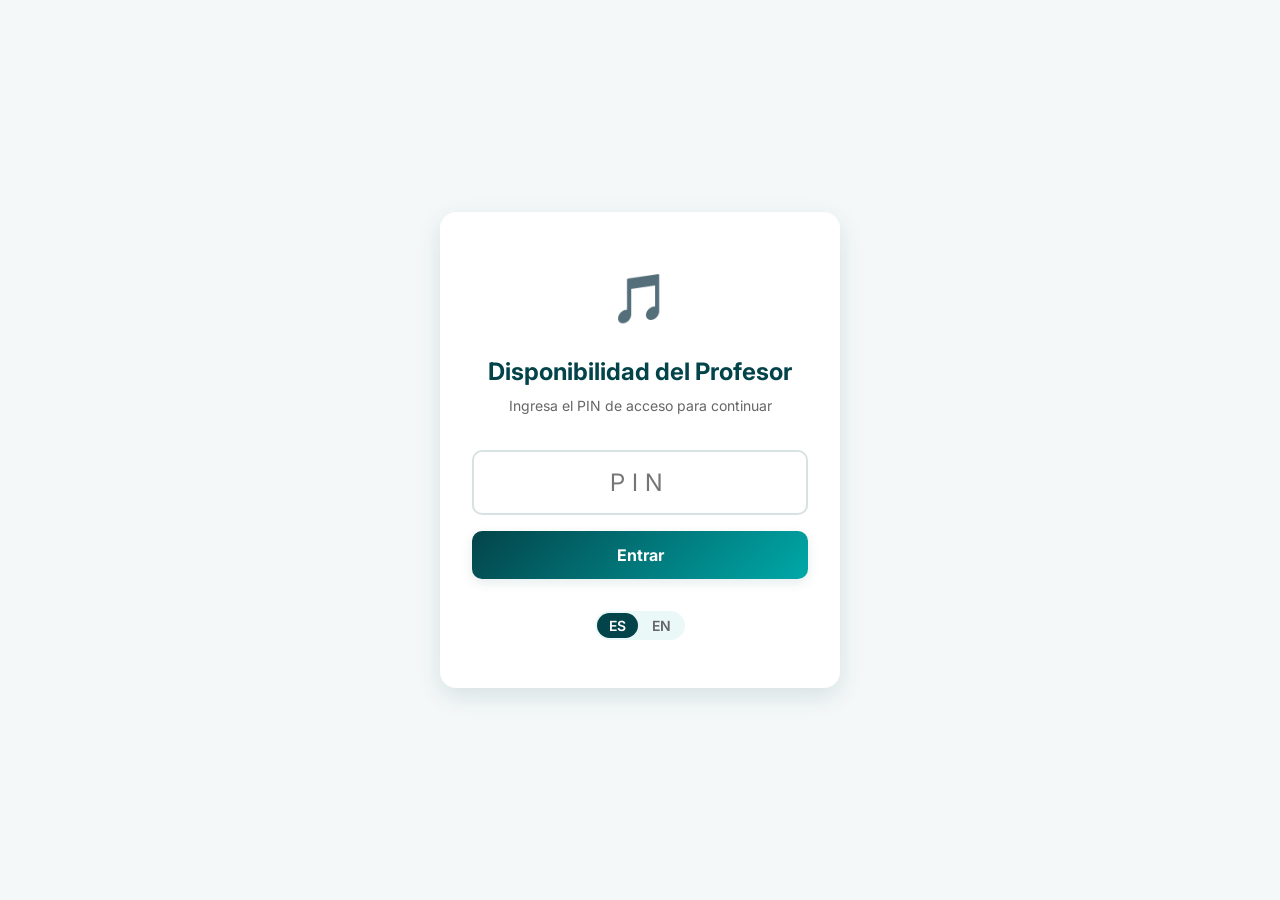
==== commit 7a06bcaa: "Connect form to Apps Script backend" ====
--- a/index.html
+++ b/index.html
@@ -882,7 +882,7 @@
 // ══════════════════════════════════════════════════════════════════════════
 
 // Replace this URL with your Google Apps Script deployment URL
-const APPS_SCRIPT_URL = "YOUR_APPS_SCRIPT_URL_HERE";
+const APPS_SCRIPT_URL = "https://script.google.com/macros/s/AKfycbwJTwWiCRRDZ39LfzkBqwGMc73hkhFJ-8oQ9ih3iOJGLXpjU2dS5M1MTCiv2clq1Dqs/exec";
 
 // Preview mode: auto-detected when URL is not configured
 const IS_PREVIEW = APPS_SCRIPT_URL === "YOUR_APPS_SCRIPT_URL_HERE";
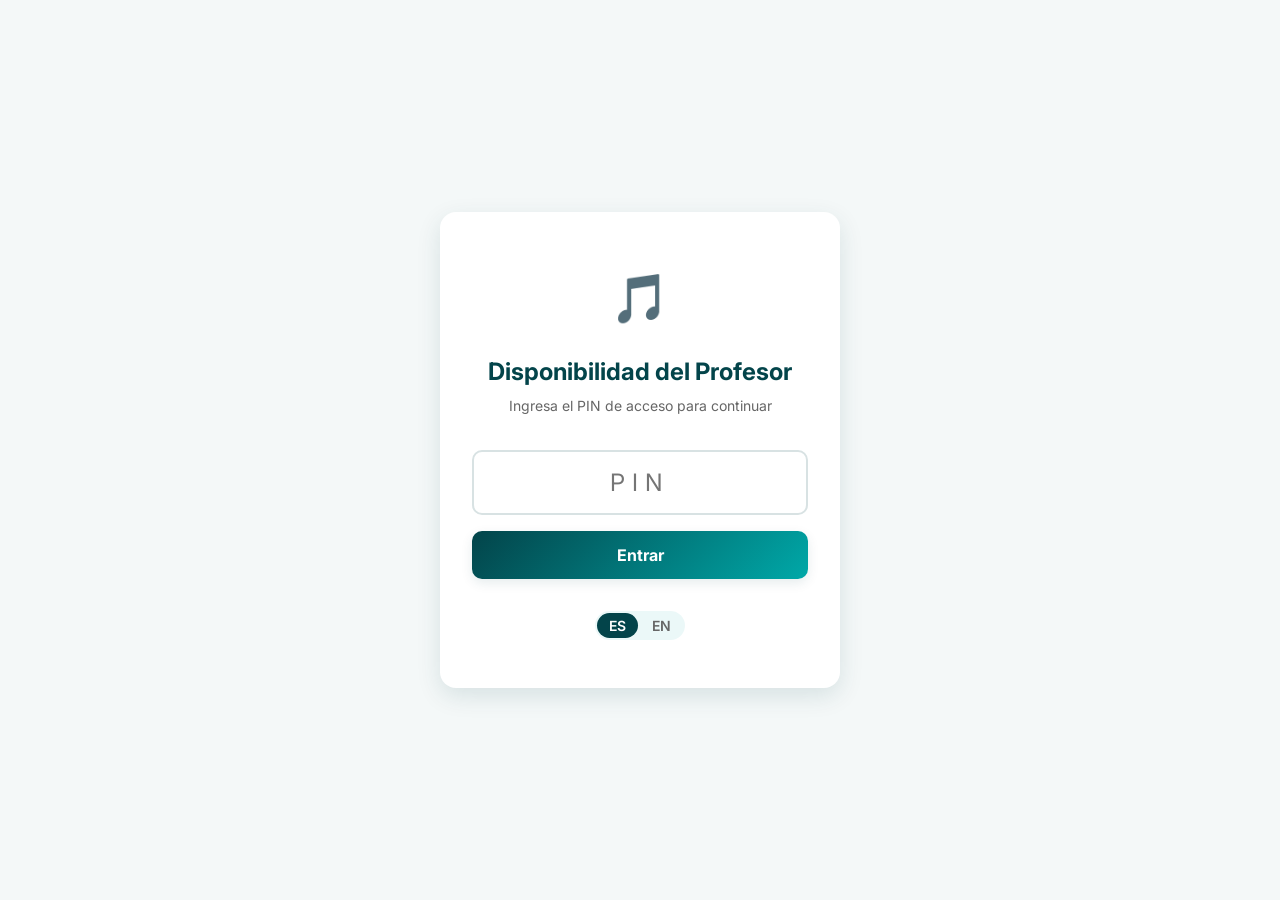
==== commit 36f00c07: "Remove filter from logo — show original image" ====
--- a/index.html
+++ b/index.html
@@ -96,6 +96,11 @@
       background: rgba(255, 255, 255, 0.05);
       border-radius: 50%;
     }
+    .sf-header__logo {
+      width: 80px;
+      height: auto;
+      margin-bottom: var(--space-md);
+    }
     .sf-header__title {
       font-size: var(--font-size-2xl);
       font-weight: 700;
@@ -796,6 +801,7 @@
         <button class="sf-lang-btn" data-lang="es" onclick="switchLanguage('es')">ES</button>
         <button class="sf-lang-btn" data-lang="en" onclick="switchLanguage('en')">EN</button>
       </div>
+      <img src="img/logo.png" alt="Shine Music School" class="sf-header__logo">
       <div class="sf-header__title" data-en="Teacher Availability" data-es="Disponibilidad del Profesor">Disponibilidad del Profesor</div>
       <div class="sf-header__subtitle" data-en="Update your schedule gaps and general availability" data-es="Actualiza tus huecos de horario y disponibilidad general">Actualiza tus huecos de horario y disponibilidad general</div>
     </div>
@@ -882,7 +888,7 @@
 // ══════════════════════════════════════════════════════════════════════════
 
 // Replace this URL with your Google Apps Script deployment URL
-const APPS_SCRIPT_URL = "https://script.google.com/macros/s/AKfycbwJTwWiCRRDZ39LfzkBqwGMc73hkhFJ-8oQ9ih3iOJGLXpjU2dS5M1MTCiv2clq1Dqs/exec";
+const APPS_SCRIPT_URL = "https://script.google.com/macros/s/AKfycbxhlmGwrnYDU1Ppyoj3j9cVmRvCM5fC10fAPjvRtiuyC-zwy7bh9BzJ1TRMpwzUgsaO/exec";
 
 // Preview mode: auto-detected when URL is not configured
 const IS_PREVIEW = APPS_SCRIPT_URL === "YOUR_APPS_SCRIPT_URL_HERE";
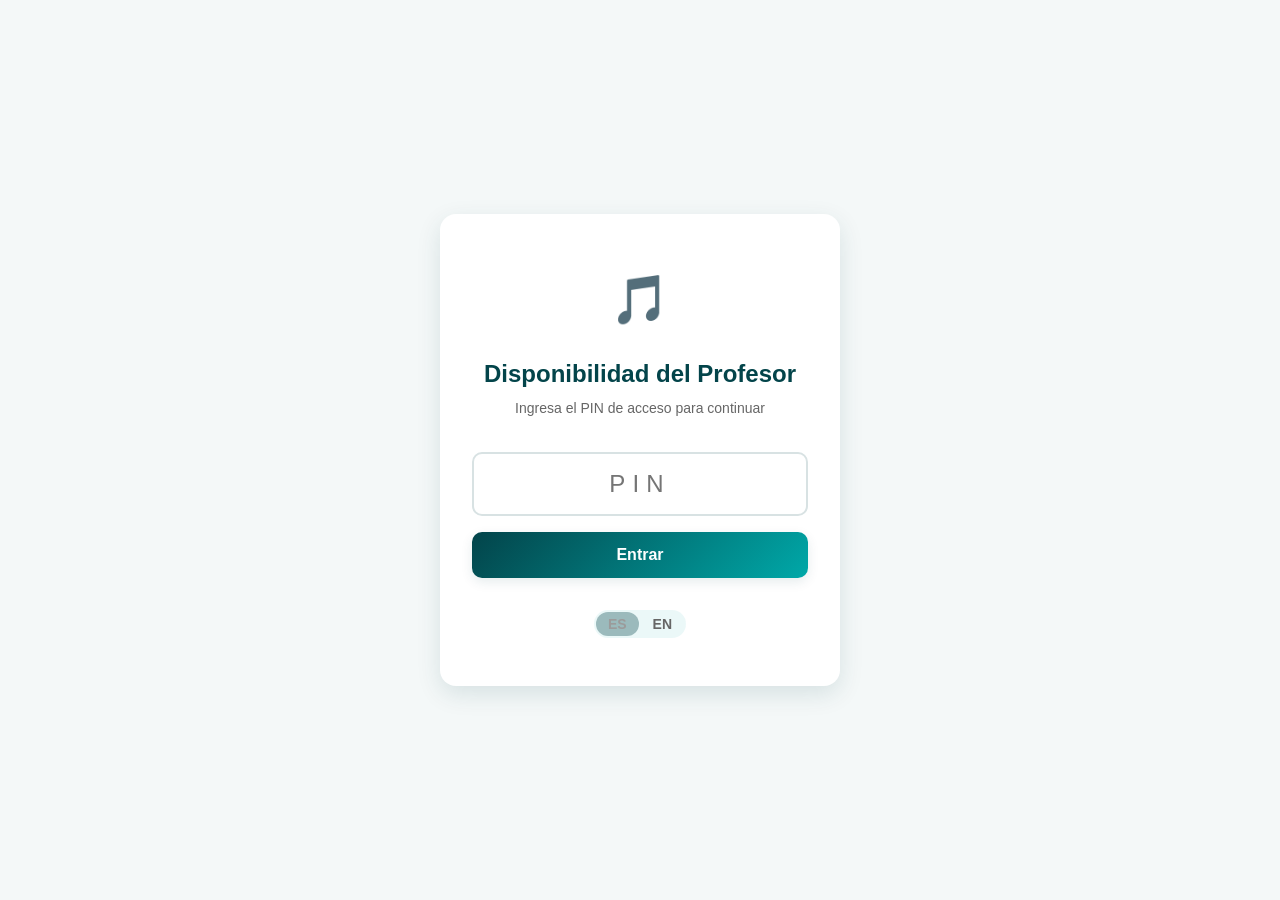
==== commit 5c36f760: "Clean URL structure: /practice-room-booking/, /teacher-availability/, etc. Each form gets its own di" ====
--- a/index.html
+++ b/index.html
@@ -1,1588 +1,12 @@
 <!DOCTYPE html>
-<html lang="es">
+<html lang="en">
 <head>
   <meta charset="UTF-8">
   <meta name="viewport" content="width=device-width, initial-scale=1.0">
-  <title>Shine — Teacher Availability</title>
-  <link rel="preconnect" href="https://fonts.googleapis.com">
-  <link rel="preconnect" href="https://fonts.gstatic.com" crossorigin>
-  <link href="https://fonts.googleapis.com/css2?family=Inter:wght@400;500;600;700&display=swap" rel="stylesheet">
-  <style>
-    /* ── Shine Forms Theme Variables (from theme.css) ── */
-    :root {
-      --shine-dark-teal: #03444A;
-      --shine-teal: #00A8A8;
-      --shine-mid-teal: #55BFC7;
-      --shine-light-teal: #9AD3DA;
-      --shine-orange: #FF924D;
-      --shine-deep-orange: #E66414;
-      --shine-white: #FFFFFF;
-      --shine-grey: #CCCCCC;
-      --shine-secondary-grey: #666666;
-      --shine-green: #66BB6A;
-      --shine-green-bg: #E8F5E9;
-      --shine-red: #C62828;
-      --shine-red-bg: #FFEBEE;
-      --sf-bg: #F4F8F8;
-      --sf-card: #FFFFFF;
-      --sf-border: #D8E2E3;
-      --sf-border-focus: var(--shine-teal);
-      --tx-primary: var(--shine-dark-teal);
-      --tx-secondary: var(--shine-secondary-grey);
-      --tx-placeholder: #A0A8AB;
-      --tx-inverse: var(--shine-white);
-      --tx-error: var(--shine-red);
-      --font-family: 'Inter', -apple-system, BlinkMacSystemFont, 'Segoe UI', sans-serif;
-      --font-size-xs: 0.75rem;
-      --font-size-sm: 0.875rem;
-      --font-size-base: 1rem;
-      --font-size-lg: 1.125rem;
-      --font-size-xl: 1.5rem;
-      --font-size-2xl: 2rem;
-      --space-xs: 4px;
-      --space-sm: 8px;
-      --space-md: 16px;
-      --space-lg: 24px;
-      --space-xl: 32px;
-      --space-2xl: 48px;
-      --radius-sm: 6px;
-      --radius-md: 10px;
-      --radius-lg: 16px;
-      --radius-pill: 999px;
-      --shadow-sm: 0 1px 3px rgba(3, 68, 74, 0.08);
-      --shadow-md: 0 4px 12px rgba(3, 68, 74, 0.1);
-      --shadow-lg: 0 8px 24px rgba(3, 68, 74, 0.12);
-      --transition-fast: 150ms ease;
-      --transition-base: 250ms ease;
-      --form-max-width: 720px;
-    }
-
-    /* ── Reset & Base ── */
-    *, *::before, *::after { box-sizing: border-box; margin: 0; padding: 0; }
-    html { font-size: 16px; -webkit-text-size-adjust: 100%; }
-    body {
-      font-family: var(--font-family);
-      color: var(--tx-primary);
-      background: var(--sf-bg);
-      line-height: 1.6;
-      -webkit-font-smoothing: antialiased;
-    }
-
-    /* ── Form Container ── */
-    .sf-form {
-      max-width: var(--form-max-width);
-      margin: 0 auto;
-      padding: var(--space-lg) var(--space-md);
-    }
-
-    /* ── Header ── */
-    .sf-header {
-      text-align: center;
-      margin-bottom: var(--space-2xl);
-      padding: var(--space-2xl) var(--space-lg);
-      background: linear-gradient(135deg, var(--shine-dark-teal) 0%, var(--shine-teal) 100%);
-      border-radius: var(--radius-lg);
-      color: var(--tx-inverse);
-      position: relative;
-      overflow: hidden;
-    }
-    .sf-header::before {
-      content: '';
-      position: absolute;
-      top: -50%;
-      right: -20%;
-      width: 300px;
-      height: 300px;
-      background: rgba(255, 255, 255, 0.05);
-      border-radius: 50%;
-    }
-    .sf-header__logo {
-      width: 80px;
-      height: auto;
-      margin-bottom: var(--space-md);
-    }
-    .sf-header__title {
-      font-size: var(--font-size-2xl);
-      font-weight: 700;
-      margin-bottom: var(--space-xs);
-      letter-spacing: -0.02em;
-    }
-    .sf-header__subtitle {
-      font-size: var(--font-size-base);
-      opacity: 0.85;
-      font-weight: 400;
-    }
-
-    /* ── Language Toggle ── */
-    .sf-lang-toggle {
-      position: absolute;
-      top: var(--space-md);
-      right: var(--space-md);
-      display: flex;
-      gap: 2px;
-      background: rgba(255, 255, 255, 0.15);
-      border-radius: var(--radius-pill);
-      padding: 2px;
-    }
-    .sf-lang-btn {
-      border: none;
-      background: transparent;
-      color: rgba(255, 255, 255, 0.7);
-      font-size: var(--font-size-sm);
-      font-weight: 600;
-      padding: 4px 12px;
-      border-radius: var(--radius-pill);
-      cursor: pointer;
-      transition: all var(--transition-fast);
-      font-family: inherit;
-    }
-    .sf-lang-btn:hover { color: var(--tx-inverse); }
-    .sf-lang-btn.active {
-      background: var(--tx-inverse);
-      color: var(--shine-dark-teal);
-    }
-
-    /* ── Sections ── */
-    .sf-section {
-      background: var(--sf-card);
-      border-radius: var(--radius-lg);
-      padding: var(--space-xl);
-      margin-bottom: var(--space-lg);
-      box-shadow: var(--shadow-sm);
-      border: 1px solid var(--sf-border);
-    }
-    .sf-section__title {
-      font-size: var(--font-size-lg);
-      font-weight: 700;
-      color: var(--shine-dark-teal);
-      margin-bottom: var(--space-lg);
-      padding-bottom: var(--space-sm);
-      border-bottom: 2px solid var(--shine-orange);
-    }
-
-    /* ── Labels ── */
-    .sf-label {
-      display: block;
-      font-size: var(--font-size-sm);
-      font-weight: 600;
-      color: var(--tx-primary);
-      margin-bottom: var(--space-sm);
-    }
-    .sf-description {
-      font-size: var(--font-size-sm);
-      color: var(--tx-secondary);
-      margin-bottom: var(--space-md);
-    }
-
-    /* ── Inputs ── */
-    .sf-input, .sf-select {
-      width: 100%;
-      padding: 12px 16px;
-      font-size: var(--font-size-base);
-      font-family: inherit;
-      color: var(--tx-primary);
-      background: var(--sf-card);
-      border: 1.5px solid var(--sf-border);
-      border-radius: var(--radius-md);
-      transition: border-color var(--transition-fast), box-shadow var(--transition-fast);
-      outline: none;
-    }
-    .sf-input::placeholder { color: var(--tx-placeholder); }
-    .sf-input:hover, .sf-select:hover { border-color: var(--shine-mid-teal); }
-    .sf-input:focus, .sf-select:focus {
-      border-color: var(--shine-teal);
-      box-shadow: 0 0 0 3px rgba(0, 168, 168, 0.15);
-    }
-    .sf-input.error {
-      border-color: var(--tx-error);
-      box-shadow: 0 0 0 3px rgba(198, 40, 40, 0.1);
-    }
-    .sf-select {
-      cursor: pointer;
-      appearance: none;
-      background-image: url("data:image/svg+xml,%3Csvg width='12' height='8' viewBox='0 0 12 8' fill='none' xmlns='http://www.w3.org/2000/svg'%3E%3Cpath d='M1 1.5L6 6.5L11 1.5' stroke='%23666' stroke-width='2' stroke-linecap='round' stroke-linejoin='round'/%3E%3C/svg%3E");
-      background-repeat: no-repeat;
-      background-position: right 16px center;
-      padding-right: 40px;
-    }
-
-    /* ── Submit Button ── */
-    .sf-submit {
-      width: 100%;
-      padding: 16px 32px;
-      font-size: var(--font-size-lg);
-      font-weight: 700;
-      font-family: inherit;
-      color: var(--tx-inverse);
-      background: linear-gradient(135deg, var(--shine-orange) 0%, var(--shine-deep-orange) 100%);
-      border: none;
-      border-radius: var(--radius-md);
-      cursor: pointer;
-      transition: all var(--transition-fast);
-      box-shadow: var(--shadow-md);
-    }
-    .sf-submit:hover { box-shadow: var(--shadow-lg); transform: translateY(-1px); }
-    .sf-submit:active { transform: translateY(0); box-shadow: var(--shadow-sm); }
-    .sf-submit:disabled { opacity: 0.6; cursor: not-allowed; transform: none; }
-
-    /* ── Error Messages ── */
-    .sf-error {
-      font-size: var(--font-size-sm);
-      color: var(--tx-error);
-      margin-top: var(--space-xs);
-    }
-
-    /* ── PIN Gate ── */
-    #pin-screen {
-      display: flex;
-      align-items: center;
-      justify-content: center;
-      min-height: 100vh;
-      padding: var(--space-md);
-    }
-    .pin-card {
-      background: var(--sf-card);
-      border-radius: var(--radius-lg);
-      padding: var(--space-2xl) var(--space-xl);
-      box-shadow: var(--shadow-lg);
-      max-width: 400px;
-      width: 100%;
-      text-align: center;
-    }
-    .pin-card__icon {
-      font-size: 48px;
-      margin-bottom: var(--space-md);
-    }
-    .pin-card__title {
-      font-size: var(--font-size-xl);
-      font-weight: 700;
-      color: var(--shine-dark-teal);
-      margin-bottom: var(--space-xs);
-    }
-    .pin-card__subtitle {
-      font-size: var(--font-size-sm);
-      color: var(--tx-secondary);
-      margin-bottom: var(--space-xl);
-    }
-    .pin-input {
-      width: 100%;
-      padding: 16px;
-      font-size: var(--font-size-xl);
-      font-family: inherit;
-      text-align: center;
-      letter-spacing: 0.3em;
-      color: var(--tx-primary);
-      background: var(--sf-card);
-      border: 2px solid var(--sf-border);
-      border-radius: var(--radius-md);
-      outline: none;
-      transition: border-color var(--transition-fast), box-shadow var(--transition-fast);
-      margin-bottom: var(--space-md);
-    }
-    .pin-input:focus {
-      border-color: var(--shine-teal);
-      box-shadow: 0 0 0 3px rgba(0, 168, 168, 0.15);
-    }
-    .pin-input.error {
-      border-color: var(--tx-error);
-      box-shadow: 0 0 0 3px rgba(198, 40, 40, 0.1);
-    }
-    .pin-btn {
-      width: 100%;
-      padding: 14px;
-      font-size: var(--font-size-base);
-      font-weight: 700;
-      font-family: inherit;
-      color: var(--tx-inverse);
-      background: linear-gradient(135deg, var(--shine-dark-teal) 0%, var(--shine-teal) 100%);
-      border: none;
-      border-radius: var(--radius-md);
-      cursor: pointer;
-      transition: all var(--transition-fast);
-      box-shadow: var(--shadow-md);
-    }
-    .pin-btn:hover { box-shadow: var(--shadow-lg); transform: translateY(-1px); }
-    .pin-btn:disabled { opacity: 0.6; cursor: not-allowed; transform: none; }
-    .pin-error {
-      color: var(--tx-error);
-      font-size: var(--font-size-sm);
-      margin-top: var(--space-md);
-      display: none;
-    }
-    .pin-lang-toggle {
-      margin-top: var(--space-xl);
-      display: flex;
-      justify-content: center;
-    }
-    .pin-lang-toggle .sf-lang-toggle {
-      position: static;
-      background: rgba(0, 168, 168, 0.08);
-    }
-    .pin-lang-toggle .sf-lang-btn {
-      color: var(--tx-secondary);
-    }
-    .pin-lang-toggle .sf-lang-btn.active {
-      background: var(--shine-dark-teal);
-      color: var(--tx-inverse);
-    }
-
-    @keyframes shake {
-      0%, 100% { transform: translateX(0); }
-      20%, 60% { transform: translateX(-8px); }
-      40%, 80% { transform: translateX(8px); }
-    }
-    .shake { animation: shake 0.4s ease; }
-
-    /* ── Teacher Combobox ── */
-    .combobox-wrap {
-      position: relative;
-    }
-    .combobox-list {
-      position: absolute;
-      top: 100%;
-      left: 0;
-      right: 0;
-      max-height: 240px;
-      overflow-y: auto;
-      background: var(--sf-card);
-      border: 1.5px solid var(--sf-border);
-      border-top: none;
-      border-radius: 0 0 var(--radius-md) var(--radius-md);
-      box-shadow: var(--shadow-md);
-      z-index: 50;
-      display: none;
-    }
-    .combobox-list.open { display: block; }
-    .combobox-item {
-      padding: 10px 16px;
-      cursor: pointer;
-      font-size: var(--font-size-base);
-      transition: background var(--transition-fast);
-    }
-    .combobox-item:hover, .combobox-item.highlighted {
-      background: rgba(0, 168, 168, 0.08);
-    }
-    .combobox-item mark {
-      background: rgba(0, 168, 168, 0.2);
-      color: inherit;
-      border-radius: 2px;
-      padding: 0 1px;
-    }
-
-    /* ── Section Title Row (title + same-as-before inline) ── */
-    .sf-section__title-row {
-      display: flex;
-      align-items: center;
-      justify-content: space-between;
-      gap: var(--space-md);
-      margin-bottom: var(--space-lg);
-      padding-bottom: var(--space-sm);
-      border-bottom: 2px solid var(--shine-orange);
-      flex-wrap: wrap;
-    }
-    .sf-section__title-row .sf-section__title {
-      margin-bottom: 0;
-      padding-bottom: 0;
-      border-bottom: none;
-    }
-
-    /* ── Same-as-before Toggle ── */
-    .same-as-before-label {
-      display: flex;
-      align-items: center;
-      gap: 6px;
-      padding: 5px 12px;
-      background: rgba(0, 168, 168, 0.06);
-      border: 1.5px solid var(--sf-border);
-      border-radius: var(--radius-pill);
-      cursor: pointer;
-      font-size: var(--font-size-xs);
-      font-weight: 500;
-      color: var(--tx-secondary);
-      transition: all var(--transition-fast);
-      white-space: nowrap;
-      flex-shrink: 0;
-    }
-    .same-as-before-label:hover {
-      border-color: var(--shine-teal);
-      background: rgba(0, 168, 168, 0.1);
-      color: var(--tx-primary);
-    }
-    .same-as-before-toggle {
-      width: 16px;
-      height: 16px;
-      border: 1.5px solid var(--sf-border);
-      border-radius: 3px;
-      appearance: none;
-      cursor: pointer;
-      transition: all var(--transition-fast);
-      flex-shrink: 0;
-    }
-    .same-as-before-toggle:checked {
-      background: var(--shine-teal);
-      border-color: var(--shine-teal);
-      background-image: url("data:image/svg+xml,%3Csvg width='10' height='8' viewBox='0 0 10 8' fill='none' xmlns='http://www.w3.org/2000/svg'%3E%3Cpath d='M1 4L3.5 6.5L9 1' stroke='white' stroke-width='1.5' stroke-linecap='round' stroke-linejoin='round'/%3E%3C/svg%3E");
-      background-repeat: no-repeat;
-      background-position: center;
-    }
-    .same-as-before-label:has(.same-as-before-toggle:checked) {
-      border-color: var(--shine-teal);
-      background: rgba(0, 168, 168, 0.15);
-      color: var(--shine-dark-teal);
-    }
-    .section-collapsed {
-      display: none;
-    }
-
-    /* ── Day Rows ── */
-    .day-row {
-      margin-bottom: var(--space-md);
-      padding: var(--space-md);
-      background: var(--sf-bg);
-      border-radius: var(--radius-md);
-      border: 1px solid transparent;
-      transition: all var(--transition-fast);
-    }
-    .day-row.active {
-      background: var(--sf-card);
-      border-color: var(--sf-border);
-    }
-    .day-header {
-      display: flex;
-      align-items: center;
-      gap: var(--space-sm);
-      margin-bottom: var(--space-sm);
-    }
-    .day-toggle {
-      width: 20px;
-      height: 20px;
-      border: 1.5px solid var(--sf-border);
-      border-radius: var(--radius-sm);
-      appearance: none;
-      cursor: pointer;
-      transition: all var(--transition-fast);
-      flex-shrink: 0;
-    }
-    .day-toggle:checked {
-      background: var(--shine-teal);
-      border-color: var(--shine-teal);
-      background-image: url("data:image/svg+xml,%3Csvg width='12' height='10' viewBox='0 0 12 10' fill='none' xmlns='http://www.w3.org/2000/svg'%3E%3Cpath d='M1 5L4.5 8.5L11 1.5' stroke='white' stroke-width='2' stroke-linecap='round' stroke-linejoin='round'/%3E%3C/svg%3E");
-      background-repeat: no-repeat;
-      background-position: center;
-    }
-    .day-label {
-      font-weight: 600;
-      font-size: var(--font-size-base);
-      color: var(--tx-primary);
-      min-width: 90px;
-    }
-    .day-row:not(.active) .day-label {
-      color: var(--tx-secondary);
-    }
-    .day-slots {
-      display: none;
-      padding-left: 28px;
-    }
-    .day-row.active .day-slots { display: block; }
-    .slot-row {
-      display: flex;
-      align-items: center;
-      gap: var(--space-sm);
-      margin-bottom: var(--space-sm);
-      flex-wrap: wrap;
-    }
-    .slot-row select {
-      padding: 8px 32px 8px 10px;
-      font-size: var(--font-size-sm);
-      font-family: inherit;
-      color: var(--tx-primary);
-      background: var(--sf-card);
-      border: 1.5px solid var(--sf-border);
-      border-radius: var(--radius-sm);
-      cursor: pointer;
-      outline: none;
-      appearance: none;
-      background-image: url("data:image/svg+xml,%3Csvg width='10' height='6' viewBox='0 0 10 6' fill='none' xmlns='http://www.w3.org/2000/svg'%3E%3Cpath d='M1 1l4 4 4-4' stroke='%23666' stroke-width='1.5' stroke-linecap='round' stroke-linejoin='round'/%3E%3C/svg%3E");
-      background-repeat: no-repeat;
-      background-position: right 10px center;
-      transition: border-color var(--transition-fast);
-      min-width: 100px;
-    }
-    .slot-row select:focus {
-      border-color: var(--shine-teal);
-      box-shadow: 0 0 0 2px rgba(0, 168, 168, 0.12);
-    }
-    .slot-separator {
-      font-size: var(--font-size-sm);
-      color: var(--tx-secondary);
-      font-weight: 500;
-    }
-    .slot-remove {
-      width: 28px;
-      height: 28px;
-      display: flex;
-      align-items: center;
-      justify-content: center;
-      border: none;
-      background: transparent;
-      color: var(--shine-red);
-      cursor: pointer;
-      border-radius: 50%;
-      font-size: 18px;
-      transition: background var(--transition-fast);
-      flex-shrink: 0;
-    }
-    .slot-remove:hover { background: var(--shine-red-bg); }
-    .add-slot-btn {
-      border: none;
-      background: transparent;
-      color: var(--shine-teal);
-      font-size: var(--font-size-sm);
-      font-weight: 600;
-      font-family: inherit;
-      cursor: pointer;
-      padding: 4px 0;
-      transition: color var(--transition-fast);
-    }
-    .add-slot-btn:hover { color: var(--shine-dark-teal); }
-
-    /* ── Urgent Gaps ── */
-    .urgent-entry {
-      display: flex;
-      align-items: flex-start;
-      gap: var(--space-sm);
-      margin-bottom: var(--space-md);
-      padding: var(--space-md);
-      background: var(--sf-bg);
-      border-radius: var(--radius-md);
-      border: 1px solid var(--sf-border);
-      flex-wrap: wrap;
-    }
-    .urgent-entry select, .urgent-entry input {
-      padding: 8px 10px;
-      font-size: var(--font-size-sm);
-      font-family: inherit;
-      color: var(--tx-primary);
-      background: var(--sf-card);
-      border: 1.5px solid var(--sf-border);
-      border-radius: var(--radius-sm);
-      outline: none;
-      transition: border-color var(--transition-fast);
-    }
-    .urgent-entry select {
-      appearance: none;
-      background-image: url("data:image/svg+xml,%3Csvg width='10' height='6' viewBox='0 0 10 6' fill='none' xmlns='http://www.w3.org/2000/svg'%3E%3Cpath d='M1 1l4 4 4-4' stroke='%23666' stroke-width='1.5' stroke-linecap='round' stroke-linejoin='round'/%3E%3C/svg%3E");
-      background-repeat: no-repeat;
-      background-position: right 10px center;
-      padding-right: 28px;
-      cursor: pointer;
-      min-width: 100px;
-    }
-    .urgent-entry select:focus, .urgent-entry input:focus {
-      border-color: var(--shine-teal);
-      box-shadow: 0 0 0 2px rgba(0, 168, 168, 0.12);
-    }
-    .urgent-note {
-      flex: 1;
-      min-width: 120px;
-    }
-    .add-urgent-btn {
-      display: inline-flex;
-      align-items: center;
-      gap: var(--space-xs);
-      border: 1.5px dashed var(--shine-teal);
-      background: transparent;
-      color: var(--shine-teal);
-      font-size: var(--font-size-sm);
-      font-weight: 600;
-      font-family: inherit;
-      padding: 10px 18px;
-      border-radius: var(--radius-md);
-      cursor: pointer;
-      transition: all var(--transition-fast);
-    }
-    .add-urgent-btn:hover {
-      background: rgba(0, 168, 168, 0.06);
-      border-color: var(--shine-dark-teal);
-      color: var(--shine-dark-teal);
-    }
-
-    /* ── Holidays Section ── */
-    .sf-section.holidays-section {
-      background: linear-gradient(135deg, #FFF8F0 0%, #FFF1E6 100%);
-      border-color: var(--shine-orange);
-      border-width: 2px;
-    }
-    .sf-section.holidays-section .sf-section__title {
-      color: var(--shine-deep-orange);
-      border-bottom-color: var(--shine-orange);
-    }
-    .holidays-icon {
-      margin-right: 6px;
-    }
-    .holiday-entry {
-      display: flex;
-      align-items: center;
-      gap: var(--space-sm);
-      margin-bottom: var(--space-md);
-      padding: var(--space-md);
-      background: var(--sf-card);
-      border-radius: var(--radius-md);
-      border: 1.5px solid var(--shine-orange);
-      flex-wrap: wrap;
-    }
-    .holiday-entry input[type="date"] {
-      padding: 8px 10px;
-      font-size: var(--font-size-sm);
-      font-family: inherit;
-      color: var(--tx-primary);
-      background: var(--sf-card);
-      border: 1.5px solid var(--sf-border);
-      border-radius: var(--radius-sm);
-      outline: none;
-      cursor: pointer;
-      transition: border-color var(--transition-fast);
-    }
-    .holiday-entry input[type="date"]:focus {
-      border-color: var(--shine-orange);
-      box-shadow: 0 0 0 2px rgba(255, 146, 77, 0.15);
-    }
-    .holiday-entry input[type="text"] {
-      padding: 8px 10px;
-      font-size: var(--font-size-sm);
-      font-family: inherit;
-      color: var(--tx-primary);
-      background: var(--sf-card);
-      border: 1.5px solid var(--sf-border);
-      border-radius: var(--radius-sm);
-      outline: none;
-      flex: 1;
-      min-width: 120px;
-      transition: border-color var(--transition-fast);
-    }
-    .holiday-entry input[type="text"]:focus {
-      border-color: var(--shine-orange);
-      box-shadow: 0 0 0 2px rgba(255, 146, 77, 0.15);
-    }
-    .add-holiday-btn {
-      display: inline-flex;
-      align-items: center;
-      gap: var(--space-xs);
-      border: 1.5px dashed var(--shine-deep-orange);
-      background: transparent;
-      color: var(--shine-deep-orange);
-      font-size: var(--font-size-sm);
-      font-weight: 600;
-      font-family: inherit;
-      padding: 10px 18px;
-      border-radius: var(--radius-md);
-      cursor: pointer;
-      transition: all var(--transition-fast);
-    }
-    .add-holiday-btn:hover {
-      background: rgba(255, 146, 77, 0.06);
-      border-color: var(--shine-dark-teal);
-      color: var(--shine-dark-teal);
-    }
-
-    /* ── Preview Banner ── */
-    .preview-banner {
-      background: linear-gradient(135deg, var(--shine-orange), var(--shine-deep-orange));
-      color: white;
-      text-align: center;
-      padding: 8px var(--space-md);
-      font-size: var(--font-size-sm);
-      font-weight: 600;
-      letter-spacing: 0.02em;
-    }
-
-    /* ── Success / Error feedback ── */
-    .feedback-card {
-      text-align: center;
-      padding: var(--space-2xl) var(--space-xl);
-      border-radius: var(--radius-lg);
-      margin-bottom: var(--space-lg);
-    }
-    .feedback-card.success {
-      background: var(--shine-green-bg);
-      border: 1px solid var(--shine-green);
-    }
-    .feedback-card.error {
-      background: var(--shine-red-bg);
-      border: 1px solid var(--shine-red);
-    }
-    .feedback-card__icon { font-size: 48px; margin-bottom: var(--space-md); }
-    .feedback-card__title {
-      font-size: var(--font-size-xl);
-      font-weight: 700;
-      margin-bottom: var(--space-xs);
-    }
-    .feedback-card__text {
-      font-size: var(--font-size-sm);
-      color: var(--tx-secondary);
-      margin-bottom: var(--space-lg);
-    }
-    .feedback-card .sf-submit {
-      max-width: 300px;
-      margin: 0 auto;
-    }
-
-    /* ── Spinner ── */
-    .spinner {
-      display: inline-block;
-      width: 20px;
-      height: 20px;
-      border: 3px solid rgba(255,255,255,0.3);
-      border-top-color: white;
-      border-radius: 50%;
-      animation: spin 0.6s linear infinite;
-      vertical-align: middle;
-      margin-right: 8px;
-    }
-    @keyframes spin { to { transform: rotate(360deg); } }
-
-    /* ── Hidden utility ── */
-    .hidden { display: none !important; }
-
-    /* ── Responsive ── */
-    @media (max-width: 600px) {
-      .sf-form { padding: var(--space-md) var(--space-sm); }
-      .sf-header {
-        padding: var(--space-xl) var(--space-md);
-        border-radius: var(--radius-md);
-      }
-      .sf-header__title { font-size: var(--font-size-xl); }
-      .sf-section {
-        padding: var(--space-lg) var(--space-md);
-        border-radius: var(--radius-md);
-      }
-      .slot-row { flex-wrap: wrap; }
-      .day-label { min-width: 70px; font-size: var(--font-size-sm); }
-      .day-slots { padding-left: 0; }
-      .urgent-entry { flex-direction: column; }
-      .urgent-entry select, .urgent-entry input { width: 100%; }
-      .holiday-entry { flex-wrap: wrap; }
-      .holiday-entry input[type="date"] { flex: 1; min-width: 130px; }
-      .holiday-entry input[type="text"] { width: 100%; }
-    }
-  </style>
+  <meta http-equiv="refresh" content="0; url=teacher-availability/">
+  <title>Shine Forms</title>
 </head>
 <body>
-
-<!-- ════════════════════════════════════════════════════════════════════════ -->
-<!-- PIN SCREEN                                                             -->
-<!-- ════════════════════════════════════════════════════════════════════════ -->
-<div id="pin-screen">
-  <div class="pin-card">
-    <div class="pin-card__icon">&#127925;</div>
-    <div class="pin-card__title" data-en="Teacher Availability" data-es="Disponibilidad del Profesor">Disponibilidad del Profesor</div>
-    <div class="pin-card__subtitle" data-en="Enter the access PIN to continue" data-es="Ingresa el PIN de acceso para continuar">Ingresa el PIN de acceso para continuar</div>
-    <input type="password" inputmode="numeric" class="pin-input" id="pin-input" maxlength="10" placeholder="PIN" autocomplete="off">
-    <button class="pin-btn" id="pin-btn" data-en="Enter" data-es="Entrar">Entrar</button>
-    <div class="pin-error" id="pin-error" data-en="Incorrect PIN. Please try again." data-es="PIN incorrecto. Intenta de nuevo.">PIN incorrecto. Intenta de nuevo.</div>
-    <div class="pin-lang-toggle">
-      <div class="sf-lang-toggle">
-        <button class="sf-lang-btn" data-lang="es" onclick="switchLanguage('es')">ES</button>
-        <button class="sf-lang-btn" data-lang="en" onclick="switchLanguage('en')">EN</button>
-      </div>
-    </div>
-  </div>
-</div>
-
-<!-- ════════════════════════════════════════════════════════════════════════ -->
-<!-- MAIN FORM (hidden until PIN is verified)                               -->
-<!-- ════════════════════════════════════════════════════════════════════════ -->
-<div id="form-screen" class="hidden">
-  <div class="sf-form">
-
-    <!-- Header -->
-    <div class="sf-header">
-      <div class="sf-lang-toggle">
-        <button class="sf-lang-btn" data-lang="es" onclick="switchLanguage('es')">ES</button>
-        <button class="sf-lang-btn" data-lang="en" onclick="switchLanguage('en')">EN</button>
-      </div>
-      <img src="img/logo.png" alt="Shine Music School" class="sf-header__logo">
-      <div class="sf-header__title" data-en="Teacher Availability" data-es="Disponibilidad del Profesor">Disponibilidad del Profesor</div>
-      <div class="sf-header__subtitle" data-en="Update your schedule gaps and general availability" data-es="Actualiza tus huecos de horario y disponibilidad general">Actualiza tus huecos de horario y disponibilidad general</div>
-    </div>
-
-    <!-- Section 1: Teacher -->
-    <div class="sf-section">
-      <div class="sf-section__title" data-en="Teacher" data-es="Profesor">Profesor</div>
-      <label class="sf-label" data-en="Your name" data-es="Tu nombre">Tu nombre</label>
-      <div class="combobox-wrap">
-        <input type="text" class="sf-input" id="teacher-input" autocomplete="off"
-               data-placeholder-en="Start typing to search..."
-               data-placeholder-es="Escribe para buscar...">
-        <div class="combobox-list" id="teacher-list"></div>
-      </div>
-      <div class="sf-error hidden" id="teacher-error" data-en="Please select a teacher" data-es="Por favor selecciona un profesor">Por favor selecciona un profesor</div>
-    </div>
-
-    <!-- Section 2: Gaps in Schedule -->
-    <div class="sf-section">
-      <div class="sf-section__title-row">
-        <div class="sf-section__title" data-en="Gaps in Your Schedule" data-es="Huecos en Tu Horario">Huecos en Tu Horario</div>
-        <label class="same-as-before-label">
-          <input type="checkbox" class="same-as-before-toggle" id="gaps-same-toggle" onchange="toggleSameAsBefore('gaps')">
-          <span data-en="No changes" data-es="Sin cambios">Sin cambios</span>
-        </label>
-      </div>
-      <div class="sf-description" data-en="Time slots that need filling &mdash; for example, a student has left the school, leaving a gap in your schedule. These will be prioritized when matching new students." data-es="Huecos que necesitan llenarse &mdash; por ejemplo, un alumno ha dejado la escuela, dejando un hueco en tu horario. Se priorizar&aacute;n al asignar nuevos alumnos.">Huecos que necesitan llenarse &mdash; por ejemplo, un alumno ha dejado la escuela, dejando un hueco en tu horario. Se priorizar&aacute;n al asignar nuevos alumnos.</div>
-      <div id="gaps-content">
-        <div id="urgent-entries"></div>
-        <button type="button" class="add-urgent-btn" id="add-urgent-btn" data-en="+ Add gap" data-es="+ Agregar hueco" onclick="addUrgentEntry()">+ Agregar hueco</button>
-      </div>
-    </div>
-
-    <!-- Section 3: General Availability -->
-    <div class="sf-section">
-      <div class="sf-section__title-row">
-        <div class="sf-section__title" data-en="General Availability" data-es="Disponibilidad General">Disponibilidad General</div>
-        <label class="same-as-before-label">
-          <input type="checkbox" class="same-as-before-toggle" id="general-same-toggle" onchange="toggleSameAsBefore('general')">
-          <span data-en="No changes" data-es="Sin cambios">Sin cambios</span>
-        </label>
-      </div>
-      <div class="sf-description" data-en="This is different from gaps above &mdash; here, set the days and time blocks when you're generally available to teach at Shine. You can add multiple time slots per day." data-es="Esto es diferente de los huecos de arriba &mdash; aqu&iacute;, indica los d&iacute;as y bloques de horas en los que est&aacute;s disponible para dar clases en Shine en general. Puedes agregar m&uacute;ltiples franjas horarias por d&iacute;a.">Esto es diferente de los huecos de arriba &mdash; aqu&iacute;, indica los d&iacute;as y bloques de horas en los que est&aacute;s disponible para dar clases en Shine en general. Puedes agregar m&uacute;ltiples franjas horarias por d&iacute;a.</div>
-      <div id="general-content">
-        <div id="general-days"></div>
-      </div>
-    </div>
-
-    <!-- Section 4: Holidays / Vacaciones -->
-    <div class="sf-section holidays-section">
-      <div class="sf-section__title">
-        <span class="holidays-icon">&#9992;&#65039;</span><span data-en="Holidays / Time Off" data-es="Vacaciones / Ausencias">Vacaciones / Ausencias</span>
-      </div>
-      <div class="sf-description" data-en="Add any upcoming dates you will NOT be available (holidays, travel, personal days)." data-es="Agrega las fechas en las que NO estar&aacute;s disponible (vacaciones, viajes, d&iacute;as personales).">Agrega las fechas en las que NO estar&aacute;s disponible (vacaciones, viajes, d&iacute;as personales).</div>
-      <div id="holiday-entries"></div>
-      <button type="button" class="add-holiday-btn" id="add-holiday-btn" data-en="+ Add holiday period" data-es="+ Agregar periodo de ausencia" onclick="addHolidayEntry()">+ Agregar periodo de ausencia</button>
-    </div>
-
-    <!-- Submit -->
-    <button class="sf-submit" id="submit-btn" onclick="submitForm()">
-      <span data-en="Save Availability" data-es="Guardar Disponibilidad">Guardar Disponibilidad</span>
-    </button>
-
-  </div>
-</div>
-
-<!-- ════════════════════════════════════════════════════════════════════════ -->
-<!-- FEEDBACK SCREEN (shown after submit)                                   -->
-<!-- ════════════════════════════════════════════════════════════════════════ -->
-<div id="feedback-screen" class="hidden">
-  <div class="sf-form">
-    <div class="feedback-card" id="feedback-card">
-      <div class="feedback-card__icon" id="feedback-icon"></div>
-      <div class="feedback-card__title" id="feedback-title"></div>
-      <div class="feedback-card__text" id="feedback-text"></div>
-      <button class="sf-submit" id="feedback-btn" onclick="resetForm()"></button>
-    </div>
-  </div>
-</div>
-
-<script>
-// ══════════════════════════════════════════════════════════════════════════
-// CONFIGURATION
-// ══════════════════════════════════════════════════════════════════════════
-
-// Replace this URL with your Google Apps Script deployment URL
-const APPS_SCRIPT_URL = "https://script.google.com/macros/s/AKfycbxhlmGwrnYDU1Ppyoj3j9cVmRvCM5fC10fAPjvRtiuyC-zwy7bh9BzJ1TRMpwzUgsaO/exec";
-
-// Preview mode: auto-detected when URL is not configured
-const IS_PREVIEW = APPS_SCRIPT_URL === "YOUR_APPS_SCRIPT_URL_HERE";
-
-// Demo teacher list for preview mode
-const DEMO_TEACHERS = [
-  "Alexandra Aykaeva", "Alexis Ortega", "Andrea Neuenschwander",
-  "Antonio Parraguez", "Ariel Casagrande", "Branislav Grbic",
-  "Carla Lalomia", "Cesar Munera", "Damian Lois", "Dani Pucha",
-  "Denisse Iturra", "Diego Caicedo", "Diego Quezada", "Dusan Jevtovic",
-  "Emilio Palma Vucetich", "Felipe Garcia Chacon", "Gabriela Grabowski",
-  "Gabriele Cortinovis", "Gian Carlo Scevola", "Ignacio Flores",
-  "Isidora Tealdo", "Johannes North", "Jordi Carrera", "Jose Maria Moure",
-  "Juan Carlos Buchan", "Kadija Teles", "Katarina Rudivic",
-  "Lidia Garc\u00eda Bascompta", "Lucrecia Carrizo", "Luis Cant\u00fa",
-  "Majo Vidal", "Manuela Squella", "Marcos Perez Rivero", "Mario Preciado",
-  "Matias Mu\u00f1oz", "Milos Sajin", "Natalia De La Fuente",
-  "Nikos Sachpazis", "Noelia Fern\u00e1ndez Garc\u00eda",
-  "Oscar Augusto Dur\u00e1n Guti\u00e9rrez", "Sam Russell", "Sebastian Pan",
-  "Tijana Taya", "Yoli Campos"
-];
-
-// ══════════════════════════════════════════════════════════════════════════
-// STATE
-// ══════════════════════════════════════════════════════════════════════════
-
-let currentLang = "es";
-let teachers = [];
-let selectedTeacher = "";
-let pin = "";
-
-// Day keys and bilingual labels
-const DAYS = [
-  { key: "mon", en: "Monday",    es: "Lunes" },
-  { key: "tue", en: "Tuesday",   es: "Martes" },
-  { key: "wed", en: "Wednesday", es: "Mi\u00e9rcoles" },
-  { key: "thu", en: "Thursday",  es: "Jueves" },
-  { key: "fri", en: "Friday",    es: "Viernes" },
-  { key: "sat", en: "Saturday",  es: "S\u00e1bado" },
-];
-
-// Generate time options (8:00 → 22:00 in 15-min steps)
-function timeOptions() {
-  const opts = [];
-  for (let h = 8; h <= 22; h++) {
-    for (let m = 0; m < 60; m += 15) {
-      if (h === 22 && m > 0) break;
-      opts.push(String(h).padStart(2, "0") + ":" + String(m).padStart(2, "0"));
-    }
-  }
-  return opts;
-}
-const TIMES = timeOptions();
-
-// ══════════════════════════════════════════════════════════════════════════
-// LANGUAGE
-// ══════════════════════════════════════════════════════════════════════════
-
-function switchLanguage(lang) {
-  currentLang = lang;
-  localStorage.setItem("shine-avail-lang", lang);
-
-  // Update all data-en / data-es elements
-  document.querySelectorAll("[data-en]").forEach(el => {
-    const text = el.getAttribute("data-" + lang);
-    if (text !== null) el.innerHTML = text;
-  });
-
-  // Update placeholder attributes
-  document.querySelectorAll("[data-placeholder-en]").forEach(el => {
-    const ph = el.getAttribute("data-placeholder-" + lang);
-    if (ph) el.placeholder = ph;
-  });
-
-  // Update day labels in general availability
-  document.querySelectorAll(".day-label").forEach(el => {
-    const key = el.dataset.dayKey;
-    const day = DAYS.find(d => d.key === key);
-    if (day) el.textContent = day[lang];
-  });
-
-  // Update day dropdowns in urgent entries
-  document.querySelectorAll(".urgent-day-select").forEach(sel => {
-    Array.from(sel.options).forEach((opt, i) => {
-      if (i === 0) {
-        opt.textContent = lang === "en" ? "Day..." : "D\u00eda...";
-      } else {
-        const day = DAYS.find(d => d.key === opt.value);
-        if (day) opt.textContent = day[lang];
-      }
-    });
-  });
-
-  // Update lang toggle buttons
-  document.querySelectorAll(".sf-lang-btn").forEach(btn => {
-    btn.classList.toggle("active", btn.dataset.lang === lang);
-  });
-
-  // Update document lang
-  document.documentElement.lang = lang;
-}
-
-// ══════════════════════════════════════════════════════════════════════════
-// PIN
-// ══════════════════════════════════════════════════════════════════════════
-
-async function verifyPin() {
-  const input = document.getElementById("pin-input");
-  const btn = document.getElementById("pin-btn");
-  const error = document.getElementById("pin-error");
-  const val = input.value.trim();
-
-  if (!val) {
-    input.classList.add("error");
-    return;
-  }
-
-  btn.disabled = true;
-  btn.innerHTML = '<span class="spinner"></span>';
-  error.style.display = "none";
-  input.classList.remove("error");
-
-  try {
-    const resp = await fetch(APPS_SCRIPT_URL + "?action=teachers&pin=" + encodeURIComponent(val));
-    const data = await resp.json();
-
-    if (data.error) {
-      input.classList.add("error", "shake");
-      error.style.display = "block";
-      setTimeout(() => input.classList.remove("shake"), 400);
-    } else {
-      pin = val;
-      sessionStorage.setItem("shine-avail-pin", pin);
-      teachers = data.teachers || [];
-      showForm();
-    }
-  } catch (e) {
-    // Network error — allow offline development / fallback
-    error.style.display = "block";
-    error.textContent = currentLang === "en"
-      ? "Connection error. Check your internet."
-      : "Error de conexi\u00f3n. Verifica tu internet.";
-  }
-
-  btn.disabled = false;
-  btn.innerHTML = currentLang === "en" ? "Enter" : "Entrar";
-}
-
-document.getElementById("pin-btn").addEventListener("click", verifyPin);
-document.getElementById("pin-input").addEventListener("keydown", e => {
-  if (e.key === "Enter") verifyPin();
-});
-
-// ══════════════════════════════════════════════════════════════════════════
-// TEACHER COMBOBOX
-// ══════════════════════════════════════════════════════════════════════════
-
-function initCombobox() {
-  const input = document.getElementById("teacher-input");
-  const list = document.getElementById("teacher-list");
-  let highlightIdx = -1;
-
-  function renderList(filter) {
-    const q = (filter || "").toLowerCase();
-    const matches = q
-      ? teachers.filter(t => t.toLowerCase().includes(q))
-      : teachers;
-
-    list.innerHTML = "";
-    highlightIdx = -1;
-
-    if (matches.length === 0) {
-      list.classList.remove("open");
-      return;
-    }
-
-    matches.forEach((name, i) => {
-      const div = document.createElement("div");
-      div.className = "combobox-item";
-      // Highlight matching text
-      if (q) {
-        const idx = name.toLowerCase().indexOf(q);
-        div.innerHTML = name.substring(0, idx)
-          + "<mark>" + name.substring(idx, idx + q.length) + "</mark>"
-          + name.substring(idx + q.length);
-      } else {
-        div.textContent = name;
-      }
-      div.addEventListener("mousedown", e => {
-        e.preventDefault();
-        selectTeacher(name);
-      });
-      list.appendChild(div);
-    });
-
-    list.classList.add("open");
-  }
-
-  function selectTeacher(name) {
-    input.value = name;
-    selectedTeacher = name;
-    list.classList.remove("open");
-    document.getElementById("teacher-error").classList.add("hidden");
-  }
-
-  function navigate(dir) {
-    const items = list.querySelectorAll(".combobox-item");
-    if (!items.length) return;
-    items.forEach(it => it.classList.remove("highlighted"));
-    highlightIdx = Math.max(0, Math.min(items.length - 1, highlightIdx + dir));
-    items[highlightIdx].classList.add("highlighted");
-    items[highlightIdx].scrollIntoView({ block: "nearest" });
-  }
-
-  input.addEventListener("input", () => {
-    selectedTeacher = "";
-    renderList(input.value);
-  });
-
-  input.addEventListener("focus", () => {
-    if (!list.classList.contains("open")) renderList(input.value);
-  });
-
-  input.addEventListener("blur", () => {
-    setTimeout(() => list.classList.remove("open"), 150);
-  });
-
-  input.addEventListener("keydown", e => {
-    if (e.key === "ArrowDown") { e.preventDefault(); navigate(1); }
-    else if (e.key === "ArrowUp") { e.preventDefault(); navigate(-1); }
-    else if (e.key === "Enter") {
-      e.preventDefault();
-      const items = list.querySelectorAll(".combobox-item");
-      if (highlightIdx >= 0 && items[highlightIdx]) {
-        selectTeacher(items[highlightIdx].textContent);
-      } else if (items.length === 1) {
-        selectTeacher(items[0].textContent);
-      }
-    }
-    else if (e.key === "Escape") { list.classList.remove("open"); }
-  });
-
-  // Set placeholder
-  input.placeholder = currentLang === "en" ? "Start typing to search..." : "Escribe para buscar...";
-}
-
-// ══════════════════════════════════════════════════════════════════════════
-// SAME-AS-BEFORE TOGGLE
-// ══════════════════════════════════════════════════════════════════════════
-
-function toggleSameAsBefore(section) {
-  if (section === "gaps") {
-    const checked = document.getElementById("gaps-same-toggle").checked;
-    const content = document.getElementById("gaps-content");
-    content.classList.toggle("section-collapsed", checked);
-  } else if (section === "general") {
-    const checked = document.getElementById("general-same-toggle").checked;
-    const content = document.getElementById("general-content");
-    content.classList.toggle("section-collapsed", checked);
-  }
-}
-
-// ══════════════════════════════════════════════════════════════════════════
-// GENERAL AVAILABILITY
-// ══════════════════════════════════════════════════════════════════════════
-
-function buildTimeSelect(selectedValue) {
-  const sel = document.createElement("select");
-  const placeholder = document.createElement("option");
-  placeholder.value = "";
-  placeholder.textContent = "--:--";
-  sel.appendChild(placeholder);
-  TIMES.forEach(t => {
-    const opt = document.createElement("option");
-    opt.value = t;
-    opt.textContent = t;
-    if (t === selectedValue) opt.selected = true;
-    sel.appendChild(opt);
-  });
-  return sel;
-}
-
-function addSlotRow(container, dayKey) {
-  const row = document.createElement("div");
-  row.className = "slot-row";
-  row.dataset.dayKey = dayKey;
-
-  const startSel = buildTimeSelect("");
-  const sep = document.createElement("span");
-  sep.className = "slot-separator";
-  sep.textContent = "\u2013"; // en-dash
-  const endSel = buildTimeSelect("");
-
-  const removeBtn = document.createElement("button");
-  removeBtn.type = "button";
-  removeBtn.className = "slot-remove";
-  removeBtn.innerHTML = "&times;";
-  removeBtn.title = currentLang === "en" ? "Remove" : "Eliminar";
-  removeBtn.addEventListener("click", () => {
-    row.remove();
-    // If no slots left, add one empty one back
-    const remaining = container.querySelectorAll(".slot-row");
-    if (remaining.length === 0) addSlotRow(container, dayKey);
-  });
-
-  row.appendChild(startSel);
-  row.appendChild(sep);
-  row.appendChild(endSel);
-  row.appendChild(removeBtn);
-  container.appendChild(row);
-}
-
-function buildDayRows() {
-  const wrap = document.getElementById("general-days");
-  wrap.innerHTML = "";
-
-  DAYS.forEach(day => {
-    const row = document.createElement("div");
-    row.className = "day-row";
-    row.id = "day-" + day.key;
-
-    const header = document.createElement("div");
-    header.className = "day-header";
-
-    const toggle = document.createElement("input");
-    toggle.type = "checkbox";
-    toggle.className = "day-toggle";
-    toggle.id = "toggle-" + day.key;
-    toggle.addEventListener("change", () => {
-      row.classList.toggle("active", toggle.checked);
-    });
-
-    const label = document.createElement("label");
-    label.className = "day-label";
-    label.dataset.dayKey = day.key;
-    label.textContent = day[currentLang];
-    label.htmlFor = "toggle-" + day.key;
-    label.style.cursor = "pointer";
-
-    header.appendChild(toggle);
-    header.appendChild(label);
-
-    const slotsWrap = document.createElement("div");
-    slotsWrap.className = "day-slots";
-    slotsWrap.id = "slots-" + day.key;
-
-    // One empty slot by default
-    addSlotRow(slotsWrap, day.key);
-
-    const addBtn = document.createElement("button");
-    addBtn.type = "button";
-    addBtn.className = "add-slot-btn";
-    addBtn.textContent = currentLang === "en" ? "+ Add time slot" : "+ Agregar franja";
-    addBtn.dataset.en = "+ Add time slot";
-    addBtn.dataset.es = "+ Agregar franja";
-    addBtn.addEventListener("click", () => addSlotRow(slotsWrap, day.key));
-
-    slotsWrap.appendChild(addBtn);
-
-    row.appendChild(header);
-    row.appendChild(slotsWrap);
-    wrap.appendChild(row);
-  });
-}
-
-// ══════════════════════════════════════════════════════════════════════════
-// URGENT GAPS
-// ══════════════════════════════════════════════════════════════════════════
-
-function addUrgentEntry() {
-  const wrap = document.getElementById("urgent-entries");
-  const entry = document.createElement("div");
-  entry.className = "urgent-entry";
-
-  // Day dropdown
-  const daySel = document.createElement("select");
-  daySel.className = "urgent-day-select";
-  const phOpt = document.createElement("option");
-  phOpt.value = "";
-  phOpt.textContent = currentLang === "en" ? "Day..." : "D\u00eda...";
-  daySel.appendChild(phOpt);
-  DAYS.forEach(d => {
-    const opt = document.createElement("option");
-    opt.value = d.key;
-    opt.textContent = d[currentLang];
-    daySel.appendChild(opt);
-  });
-
-  // Start time
-  const startSel = buildTimeSelect("");
-  const sep = document.createElement("span");
-  sep.className = "slot-separator";
-  sep.textContent = "\u2013";
-  const endSel = buildTimeSelect("");
-
-  // Note
-  const note = document.createElement("input");
-  note.type = "text";
-  note.className = "urgent-note";
-  note.placeholder = currentLang === "en" ? "Note (optional)" : "Nota (opcional)";
-  note.dataset.placeholderEn = "Note (optional)";
-  note.dataset.placeholderEs = "Nota (opcional)";
-
-  // Remove button
-  const removeBtn = document.createElement("button");
-  removeBtn.type = "button";
-  removeBtn.className = "slot-remove";
-  removeBtn.innerHTML = "&times;";
-  removeBtn.addEventListener("click", () => entry.remove());
-
-  entry.appendChild(daySel);
-  entry.appendChild(startSel);
-  entry.appendChild(sep);
-  entry.appendChild(endSel);
-  entry.appendChild(note);
-  entry.appendChild(removeBtn);
-  wrap.appendChild(entry);
-}
-
-// ══════════════════════════════════════════════════════════════════════════
-// HOLIDAYS
-// ══════════════════════════════════════════════════════════════════════════
-
-function addHolidayEntry() {
-  const wrap = document.getElementById("holiday-entries");
-  const entry = document.createElement("div");
-  entry.className = "holiday-entry";
-
-  // From date
-  const fromLabel = document.createElement("span");
-  fromLabel.className = "slot-separator";
-  fromLabel.dataset.en = "From";
-  fromLabel.dataset.es = "Desde";
-  fromLabel.textContent = currentLang === "en" ? "From" : "Desde";
-
-  const fromDate = document.createElement("input");
-  fromDate.type = "date";
-
-  const toLabel = document.createElement("span");
-  toLabel.className = "slot-separator";
-  toLabel.dataset.en = "to";
-  toLabel.dataset.es = "hasta";
-  toLabel.textContent = currentLang === "en" ? "to" : "hasta";
-
-  const toDate = document.createElement("input");
-  toDate.type = "date";
-
-  // Note
-  const note = document.createElement("input");
-  note.type = "text";
-  note.className = "holiday-note";
-  note.placeholder = currentLang === "en" ? "Reason (optional)" : "Motivo (opcional)";
-  note.dataset.placeholderEn = "Reason (optional)";
-  note.dataset.placeholderEs = "Motivo (opcional)";
-
-  // Remove button
-  const removeBtn = document.createElement("button");
-  removeBtn.type = "button";
-  removeBtn.className = "slot-remove";
-  removeBtn.innerHTML = "&times;";
-  removeBtn.addEventListener("click", () => entry.remove());
-
-  entry.appendChild(fromLabel);
-  entry.appendChild(fromDate);
-  entry.appendChild(toLabel);
-  entry.appendChild(toDate);
-  entry.appendChild(note);
-  entry.appendChild(removeBtn);
-  wrap.appendChild(entry);
-}
-
-// ══════════════════════════════════════════════════════════════════════════
-// FORM SHOW / RESET
-// ══════════════════════════════════════════════════════════════════════════
-
-function showForm() {
-  document.getElementById("pin-screen").classList.add("hidden");
-  document.getElementById("form-screen").classList.remove("hidden");
-  document.getElementById("feedback-screen").classList.add("hidden");
-  buildDayRows();
-  initCombobox();
-  switchLanguage(currentLang);
-}
-
-function resetForm() {
-  document.getElementById("feedback-screen").classList.add("hidden");
-  document.getElementById("form-screen").classList.remove("hidden");
-
-  // Clear form
-  selectedTeacher = "";
-  document.getElementById("teacher-input").value = "";
-  buildDayRows();
-  document.getElementById("urgent-entries").innerHTML = "";
-  document.getElementById("holiday-entries").innerHTML = "";
-  switchLanguage(currentLang);
-  window.scrollTo(0, 0);
-}
-
-// ══════════════════════════════════════════════════════════════════════════
-// COLLECT & SUBMIT
-// ══════════════════════════════════════════════════════════════════════════
-
-function collectData() {
-  // Teacher
-  if (!selectedTeacher) {
-    document.getElementById("teacher-error").classList.remove("hidden");
-    document.getElementById("teacher-input").focus();
-    return null;
-  }
-
-  // Same-as-before flags
-  const gapsSame = document.getElementById("gaps-same-toggle").checked;
-  const generalSame = document.getElementById("general-same-toggle").checked;
-
-  // General availability
-  let general = "no_change";
-  if (!generalSame) {
-    general = {};
-    DAYS.forEach(day => {
-      const toggle = document.getElementById("toggle-" + day.key);
-      if (!toggle.checked) {
-        general[day.key] = [];
-        return;
-      }
-      const slots = [];
-      const rows = document.querySelectorAll("#slots-" + day.key + " .slot-row");
-      rows.forEach(row => {
-        const selects = row.querySelectorAll("select");
-        const start = selects[0]?.value;
-        const end = selects[1]?.value;
-        if (start && end && start < end) {
-          slots.push(start + "-" + end);
-        }
-      });
-      general[day.key] = slots;
-    });
-  }
-
-  // Gaps in schedule
-  let urgent = "no_change";
-  if (!gapsSame) {
-    urgent = [];
-    document.querySelectorAll(".urgent-entry").forEach(entry => {
-      const daySel = entry.querySelector(".urgent-day-select");
-      const selects = entry.querySelectorAll("select:not(.urgent-day-select)");
-      const noteInput = entry.querySelector(".urgent-note");
-      const day = daySel?.value;
-      const start = selects[0]?.value;
-      const end = selects[1]?.value;
-      if (day && start && end && start < end) {
-        urgent.push({
-          day: day,
-          start: start,
-          end: end,
-          note: (noteInput?.value || "").trim()
-        });
-      }
-    });
-  }
-
-  // Holidays
-  const holidays = [];
-  document.querySelectorAll(".holiday-entry").forEach(entry => {
-    const dates = entry.querySelectorAll("input[type='date']");
-    const noteInput = entry.querySelector(".holiday-note");
-    const from = dates[0]?.value;
-    const to = dates[1]?.value;
-    if (from) {
-      holidays.push({
-        from: from,
-        to: to || from, // single day if no end date
-        note: (noteInput?.value || "").trim()
-      });
-    }
-  });
-
-  return { pin, teacher: selectedTeacher, general, urgent, holidays };
-}
-
-async function submitForm() {
-  const data = collectData();
-  if (!data) return;
-
-  const btn = document.getElementById("submit-btn");
-  btn.disabled = true;
-  const origHTML = btn.innerHTML;
-  btn.innerHTML = '<span class="spinner"></span>' +
-    (currentLang === "en" ? "Saving..." : "Guardando...");
-
-  // Preview mode: simulate success
-  if (IS_PREVIEW) {
-    console.log("Preview mode — form data:", JSON.stringify(data, null, 2));
-    await new Promise(r => setTimeout(r, 800)); // simulate network delay
-    showFeedback("success", new Date().toLocaleString());
-    btn.disabled = false;
-    btn.innerHTML = origHTML;
-    return;
-  }
-
-  try {
-    const resp = await fetch(APPS_SCRIPT_URL, {
-      method: "POST",
-      headers: { "Content-Type": "text/plain" }, // Apps Script requires text/plain for CORS
-      body: JSON.stringify(data),
-    });
-    const result = await resp.json();
-
-    if (result.error) {
-      showFeedback("error", result.error);
-    } else {
-      showFeedback("success", result.timestamp);
-    }
-  } catch (e) {
-    showFeedback("error", e.message);
-  }
-
-  btn.disabled = false;
-  btn.innerHTML = origHTML;
-}
-
-function showFeedback(type, detail) {
-  document.getElementById("form-screen").classList.add("hidden");
-  document.getElementById("feedback-screen").classList.remove("hidden");
-
-  const card = document.getElementById("feedback-card");
-  const icon = document.getElementById("feedback-icon");
-  const title = document.getElementById("feedback-title");
-  const text = document.getElementById("feedback-text");
-  const btn = document.getElementById("feedback-btn");
-
-  card.className = "feedback-card " + type;
-
-  if (type === "success") {
-    icon.textContent = "\u2705";
-    title.textContent = currentLang === "en" ? "Saved!" : "\u00a1Guardado!";
-    text.textContent = currentLang === "en"
-      ? "Your availability has been updated. (" + detail + ")"
-      : "Tu disponibilidad ha sido actualizada. (" + detail + ")";
-    btn.textContent = currentLang === "en" ? "Submit Another" : "Enviar otra";
-  } else {
-    icon.textContent = "\u274c";
-    title.textContent = currentLang === "en" ? "Error" : "Error";
-    text.textContent = currentLang === "en"
-      ? "Something went wrong: " + detail
-      : "Algo sali\u00f3 mal: " + detail;
-    btn.textContent = currentLang === "en" ? "Try Again" : "Intentar de nuevo";
-  }
-
-  window.scrollTo(0, 0);
-}
-
-// ══════════════════════════════════════════════════════════════════════════
-// INIT
-// ══════════════════════════════════════════════════════════════════════════
-
-(function init() {
-  // Restore language
-  const savedLang = localStorage.getItem("shine-avail-lang");
-  if (savedLang === "en" || savedLang === "es") currentLang = savedLang;
-  switchLanguage(currentLang);
-
-  // Preview mode: skip PIN, use demo teachers
-  if (IS_PREVIEW) {
-    // Add preview banner
-    const banner = document.createElement("div");
-    banner.className = "preview-banner";
-    banner.textContent = "\u26a0 PREVIEW MODE — Apps Script URL not configured";
-    document.body.prepend(banner);
-
-    pin = "preview";
-    teachers = DEMO_TEACHERS;
-    showForm();
-    return;
-  }
-
-  // Check for cached PIN
-  const cachedPin = sessionStorage.getItem("shine-avail-pin");
-  if (cachedPin) {
-    // Try to validate the cached PIN by fetching teachers
-    pin = cachedPin;
-    fetch(APPS_SCRIPT_URL + "?action=teachers&pin=" + encodeURIComponent(cachedPin))
-      .then(r => r.json())
-      .then(data => {
-        if (data.teachers) {
-          teachers = data.teachers;
-          showForm();
-        }
-      })
-      .catch(() => {
-        // PIN expired or network error — show PIN screen
-      });
-  }
-})();
-</script>
-
+  <p>Redirecting to <a href="teacher-availability/">Teacher Availability</a>...</p>
 </body>
 </html>
